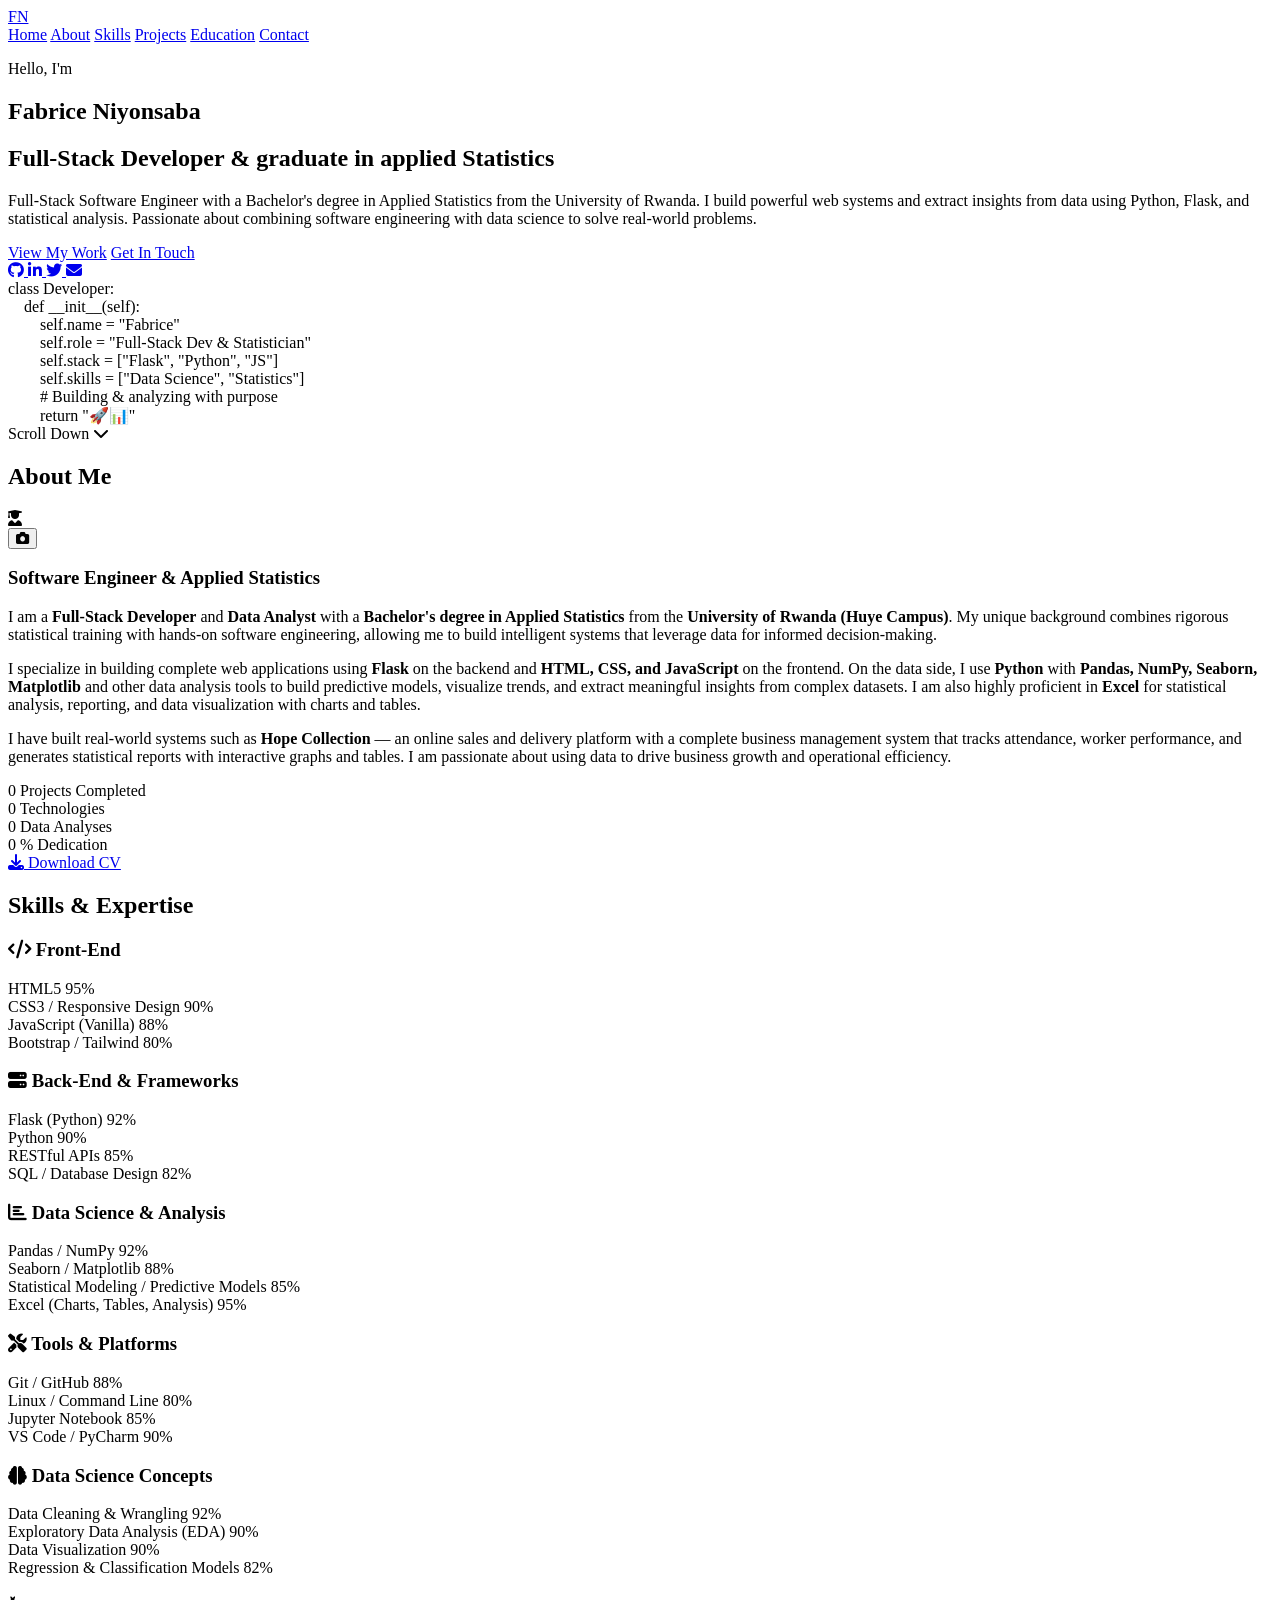
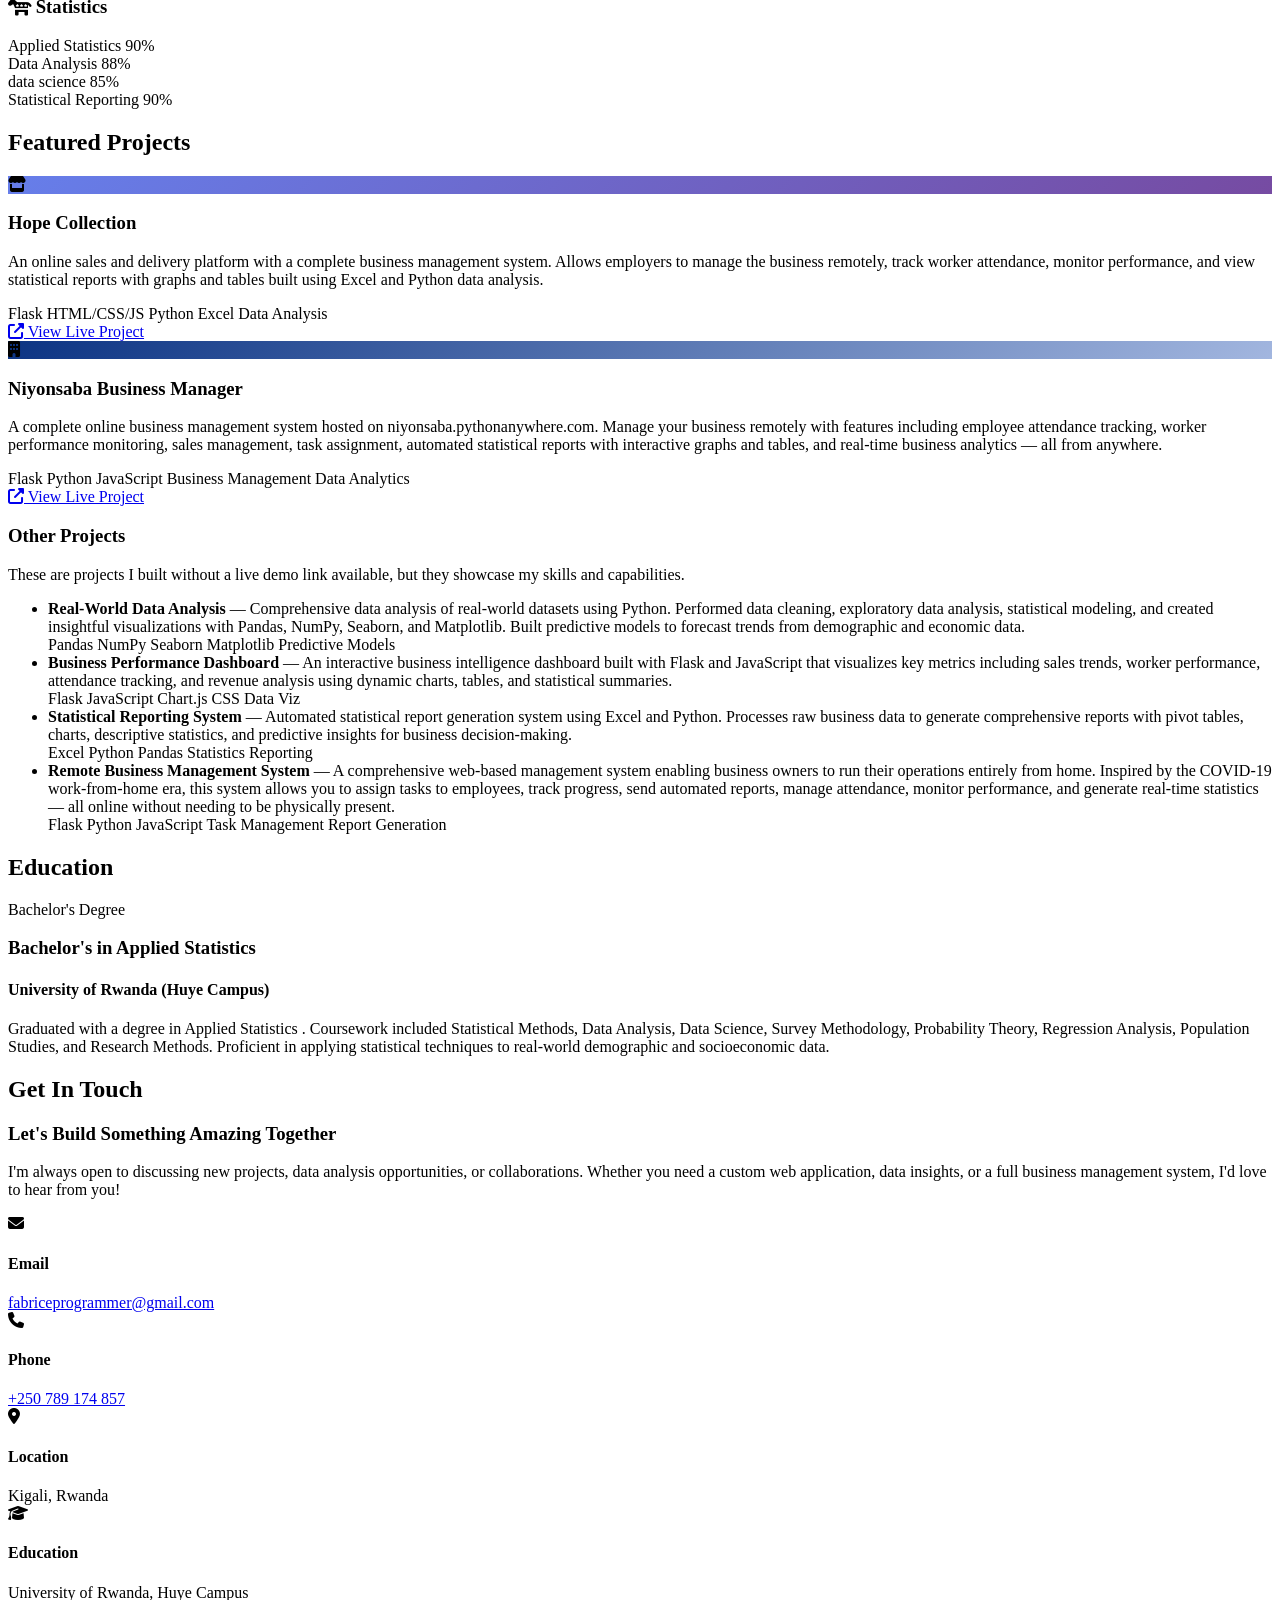
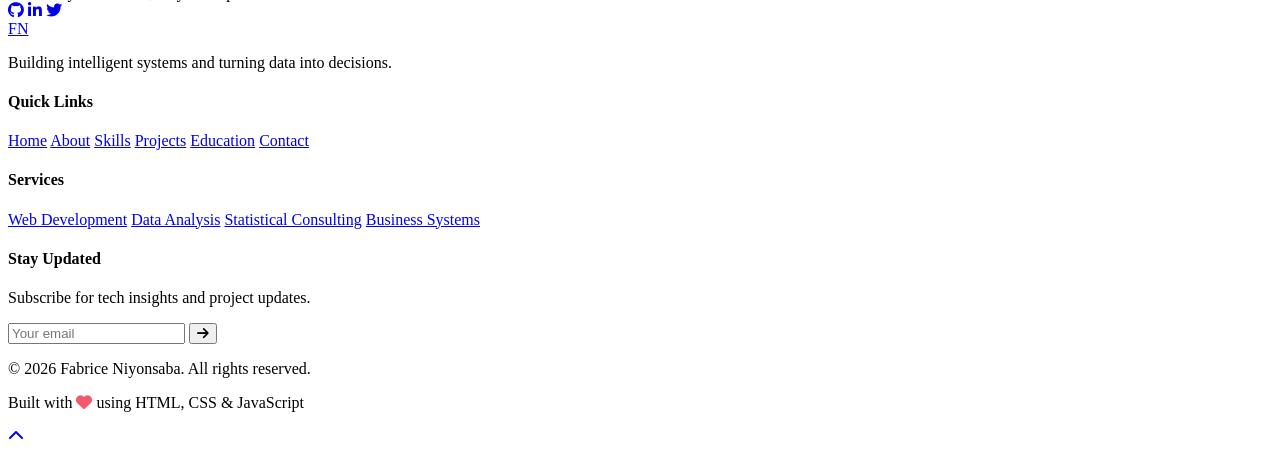
==== index.html @ 18b0e1c8 "hhh" ====
<!DOCTYPE html>
<html lang="en">
<head>
    <meta charset="UTF-8">
    <meta name="viewport" content="width=device-width, initial-scale=1.0">
    <title>Fabrice Niyonsaba | Full-Stack Developer & graduate in applied statistics</title>
    <link rel="stylesheet" href="static/css/styles.css">
    <link rel="preconnect" href="https://fonts.googleapis.com">
    <link href="https://fonts.googleapis.com/css2?family=Inter:wght@300;400;500;600;700;800;900&display=swap" rel="stylesheet">
    <link rel="stylesheet" href="https://cdnjs.cloudflare.com/ajax/libs/font-awesome/6.5.1/css/all.min.css">
</head>
<body>
    <!-- Navigation -->
    <nav class="navbar">
        <div class="nav-container">
            <a href="#" class="nav-logo">FN</a>
            <div class="nav-menu" id="navMenu">
                <a href="#home" class="nav-link active">Home</a>
                <a href="#about" class="nav-link">About</a>
                <a href="#skills" class="nav-link">Skills</a>
                <a href="#projects" class="nav-link">Projects</a>
                <a href="#education" class="nav-link">Education</a>
                <a href="#contact" class="nav-link">Contact</a>
            </div>
            <div class="nav-toggle" id="navToggle">
                <span class="bar"></span>
                <span class="bar"></span>
                <span class="bar"></span>
            </div>
        </div>
    </nav>

    <!-- Hero Section -->
    <section id="home" class="hero">
        <div class="hero-bg"></div>
        <div class="hero-content">
            <div class="hero-text">
                <p class="hero-greeting">Hello, I'm</p>
                <h1 class="hero-name">Fabrice Niyonsaba</h1>
                <h2 class="hero-title">Full-Stack Developer & graduate in applied Statistics</h2>
                <p class="hero-description">
                    Full-Stack Software Engineer with a Bachelor's degree in Applied Statistics  
                 from the University of Rwanda. I build powerful web systems and extract insights from data 
                    using Python, Flask, and statistical analysis. Passionate about combining software engineering 
                    with data science to solve real-world problems.
                </p>
                <div class="hero-actions">
                    <a href="#projects" class="btn btn-primary">View My Work</a>
                    <a href="#contact" class="btn btn-secondary">Get In Touch</a>
                </div>
                <div class="hero-socials">
                    <a href="https://github.com/fabrice-programmer" target="_blank" class="social-link" aria-label="GitHub">
                        <i class="fab fa-github"></i>
                    </a>
                    <a href="#" class="social-link" aria-label="LinkedIn">
                        <i class="fab fa-linkedin-in"></i>
                    </a>
                    <a href="#" class="social-link" aria-label="Twitter">
                        <i class="fab fa-twitter"></i>
                    </a>
                    <a href="mailto:fabriceprogrammer@gmail.com" class="social-link" aria-label="Email">
                        <i class="fas fa-envelope"></i>
                    </a>
                </div>
            </div>
            <div class="hero-visual">
                <div class="hero-code-card">
                    <div class="code-header">
                        <span class="dot dot-red"></span>
                        <span class="dot dot-yellow"></span>
                        <span class="dot dot-green"></span>
                    </div>
                    <div class="code-body">
                        <span class="code-keyword">class</span> <span class="code-variable">Developer</span>:<br>
                        &nbsp;&nbsp;&nbsp;&nbsp;<span class="code-keyword">def</span> <span class="code-function">__init__</span>(<span class="code-variable">self</span>):<br>
                        &nbsp;&nbsp;&nbsp;&nbsp;&nbsp;&nbsp;&nbsp;&nbsp;self.name = <span class="code-string">"Fabrice"</span><br>
                        &nbsp;&nbsp;&nbsp;&nbsp;&nbsp;&nbsp;&nbsp;&nbsp;self.role = <span class="code-string">"Full-Stack Dev & Statistician"</span><br>
                        &nbsp;&nbsp;&nbsp;&nbsp;&nbsp;&nbsp;&nbsp;&nbsp;self.stack = [<span class="code-string">"Flask"</span>, <span class="code-string">"Python"</span>, <span class="code-string">"JS"</span>]<br>
                        &nbsp;&nbsp;&nbsp;&nbsp;&nbsp;&nbsp;&nbsp;&nbsp;self.skills = [<span class="code-string">"Data Science"</span>, <span class="code-string">"Statistics"</span>]<br>
                        &nbsp;&nbsp;&nbsp;&nbsp;&nbsp;&nbsp;&nbsp;&nbsp;<span class="code-comment"># Building & analyzing with purpose</span><br>
                        &nbsp;&nbsp;&nbsp;&nbsp;&nbsp;&nbsp;&nbsp;&nbsp;<span class="code-keyword">return</span> <span class="code-string">"🚀📊"</span>
                    </div>
                </div>
            </div>
        </div>
        <div class="scroll-indicator">
            <span>Scroll Down</span>
            <i class="fas fa-chevron-down"></i>
        </div>
    </section>

    <!-- About Section -->
    <section id="about" class="section">
        <div class="container">
            <h2 class="section-title">About Me</h2>
            <div class="divider"></div>
            <div class="about-content">
                <div class="about-image">
                    <div class="about-image-frame" id="profileFrame">
                        <img id="profileImage" class="about-profile-img" src="" alt="Profile Photo" style="display:none;">
                        <div class="about-image-placeholder" id="profilePlaceholder">
                            <i class="fas fa-user-graduate"></i>
                        </div>
                        <button class="edit-photo-btn" id="editPhotoBtn" title="Change Profile Photo">
                            <i class="fas fa-camera"></i>
                        </button>
                        <input type="file" id="photoInput" accept="image/*" style="display:none;">
                    </div>
                </div>
                <div class="about-text">
                    <h3>Software Engineer & Applied Statistics</h3>
                    <p>
                        I am a <strong>Full-Stack Developer</strong> and <strong>Data Analyst</strong> with a 
                        <strong>Bachelor's degree in Applied Statistics</strong> from the 
                        <strong>University of Rwanda (Huye Campus)</strong>. My unique background combines 
                        rigorous statistical training with hands-on software engineering, allowing me to build 
                        intelligent systems that leverage data for informed decision-making.
                    </p>
                    <p>
                        I specialize in building complete web applications using <strong>Flask</strong> on the backend 
                        and <strong>HTML, CSS, and JavaScript</strong> on the frontend. On the data side, I use 
                        <strong>Python</strong> with <strong>Pandas, NumPy, Seaborn, Matplotlib</strong> and other 
                        data analysis tools to build predictive models, visualize trends, and extract meaningful 
                        insights from complex datasets. I am also highly proficient in <strong>Excel</strong> for 
                        statistical analysis, reporting, and data visualization with charts and tables.
                    </p>
                    <p>
                        I have built real-world systems such as <strong>Hope Collection</strong> — an online sales 
                        and delivery platform with a complete business management system that tracks attendance, 
                        worker performance, and generates statistical reports with interactive graphs and tables. 
                        I am passionate about using data to drive business growth and operational efficiency.
                    </p>
                    <div class="about-stats">
                        <div class="stat">
                            <span class="stat-number" data-target="5">0</span>
                            <span class="stat-label">Projects Completed</span>
                        </div>
                        <div class="stat">
                            <span class="stat-number" data-target="8">0</span>
                            <span class="stat-label">Technologies</span>
                        </div>
                        <div class="stat">
                            <span class="stat-number" data-target="10">0</span>
                            <span class="stat-label">Data Analyses</span>
                        </div>
                        <div class="stat">
                            <span class="stat-number" data-target="100">0</span>
                            <span class="stat-label">% Dedication</span>
                        </div>
                    </div>
                    <a href="#" class="btn btn-primary"><i class="fas fa-download"></i> Download CV</a>
                </div>
            </div>
        </div>
    </section>

    <!-- Skills Section -->
    <section id="skills" class="section section-alt">
        <div class="container">
            <h2 class="section-title">Skills & Expertise</h2>
            <div class="divider"></div>
            <div class="skills-content">
                <div class="skill-category">
                    <h3><i class="fas fa-code"></i> Front-End</h3>
                    <div class="skill-items">
                        <div class="skill-item">
                            <div class="skill-info">
                                <span>HTML5</span>
                                <span>95%</span>
                            </div>
                            <div class="skill-bar">
                                <div class="skill-fill" data-width="95"></div>
                            </div>
                        </div>
                        <div class="skill-item">
                            <div class="skill-info">
                                <span>CSS3 / Responsive Design</span>
                                <span>90%</span>
                            </div>
                            <div class="skill-bar">
                                <div class="skill-fill" data-width="90"></div>
                            </div>
                        </div>
                        <div class="skill-item">
                            <div class="skill-info">
                                <span>JavaScript (Vanilla)</span>
                                <span>88%</span>
                            </div>
                            <div class="skill-bar">
                                <div class="skill-fill" data-width="88"></div>
                            </div>
                        </div>
                        <div class="skill-item">
                            <div class="skill-info">
                                <span>Bootstrap / Tailwind</span>
                                <span>80%</span>
                            </div>
                            <div class="skill-bar">
                                <div class="skill-fill" data-width="80"></div>
                            </div>
                        </div>
                    </div>
                </div>
                <div class="skill-category">
                    <h3><i class="fas fa-server"></i> Back-End & Frameworks</h3>
                    <div class="skill-items">
                        <div class="skill-item">
                            <div class="skill-info">
                                <span>Flask (Python)</span>
                                <span>92%</span>
                            </div>
                            <div class="skill-bar">
                                <div class="skill-fill" data-width="92"></div>
                            </div>
                        </div>
                        <div class="skill-item">
                            <div class="skill-info">
                                <span>Python</span>
                                <span>90%</span>
                            </div>
                            <div class="skill-bar">
                                <div class="skill-fill" data-width="90"></div>
                            </div>
                        </div>
                        <div class="skill-item">
                            <div class="skill-info">
                                <span>RESTful APIs</span>
                                <span>85%</span>
                            </div>
                            <div class="skill-bar">
                                <div class="skill-fill" data-width="85"></div>
                            </div>
                        </div>
                        <div class="skill-item">
                            <div class="skill-info">
                                <span>SQL / Database Design</span>
                                <span>82%</span>
                            </div>
                            <div class="skill-bar">
                                <div class="skill-fill" data-width="82"></div>
                            </div>
                        </div>
                    </div>
                </div>
                <div class="skill-category">
                    <h3><i class="fas fa-chart-bar"></i> Data Science & Analysis</h3>
                    <div class="skill-items">
                        <div class="skill-item">
                            <div class="skill-info">
                                <span>Pandas / NumPy</span>
                                <span>92%</span>
                            </div>
                            <div class="skill-bar">
                                <div class="skill-fill" data-width="92"></div>
                            </div>
                        </div>
                        <div class="skill-item">
                            <div class="skill-info">
                                <span>Seaborn / Matplotlib</span>
                                <span>88%</span>
                            </div>
                            <div class="skill-bar">
                                <div class="skill-fill" data-width="88"></div>
                            </div>
                        </div>
                        <div class="skill-item">
                            <div class="skill-info">
                                <span>Statistical Modeling / Predictive Models</span>
                                <span>85%</span>
                            </div>
                            <div class="skill-bar">
                                <div class="skill-fill" data-width="85"></div>
                            </div>
                        </div>
                        <div class="skill-item">
                            <div class="skill-info">
                                <span>Excel (Charts, Tables, Analysis)</span>
                                <span>95%</span>
                            </div>
                            <div class="skill-bar">
                                <div class="skill-fill" data-width="95"></div>
                            </div>
                        </div>
                    </div>
                </div>
                <div class="skill-category">
                    <h3><i class="fas fa-tools"></i> Tools & Platforms</h3>
                    <div class="skill-items">
                        <div class="skill-item">
                            <div class="skill-info">
                                <span>Git / GitHub</span>
                                <span>88%</span>
                            </div>
                            <div class="skill-bar">
                                <div class="skill-fill" data-width="88"></div>
                            </div>
                        </div>
                        <div class="skill-item">
                            <div class="skill-info">
                                <span>Linux / Command Line</span>
                                <span>80%</span>
                            </div>
                            <div class="skill-bar">
                                <div class="skill-fill" data-width="80"></div>
                            </div>
                        </div>
                        <div class="skill-item">
                            <div class="skill-info">
                                <span>Jupyter Notebook</span>
                                <span>85%</span>
                            </div>
                            <div class="skill-bar">
                                <div class="skill-fill" data-width="85"></div>
                            </div>
                        </div>
                        <div class="skill-item">
                            <div class="skill-info">
                                <span>VS Code / PyCharm</span>
                                <span>90%</span>
                            </div>
                            <div class="skill-bar">
                                <div class="skill-fill" data-width="90"></div>
                            </div>
                        </div>
                    </div>
                </div>
                <div class="skill-category">
                    <h3><i class="fas fa-brain"></i> Data Science Concepts</h3>
                    <div class="skill-items">
                        <div class="skill-item">
                            <div class="skill-info">
                                <span>Data Cleaning & Wrangling</span>
                                <span>92%</span>
                            </div>
                            <div class="skill-bar">
                                <div class="skill-fill" data-width="92"></div>
                            </div>
                        </div>
                        <div class="skill-item">
                            <div class="skill-info">
                                <span>Exploratory Data Analysis (EDA)</span>
                                <span>90%</span>
                            </div>
                            <div class="skill-bar">
                                <div class="skill-fill" data-width="90"></div>
                            </div>
                        </div>
                        <div class="skill-item">
                            <div class="skill-info">
                                <span>Data Visualization</span>
                                <span>90%</span>
                            </div>
                            <div class="skill-bar">
                                <div class="skill-fill" data-width="90"></div>
                            </div>
                        </div>
                        <div class="skill-item">
                            <div class="skill-info">
                                <span>Regression & Classification Models</span>
                                <span>82%</span>
                            </div>
                            <div class="skill-bar">
                                <div class="skill-fill" data-width="82"></div>
                            </div>
                        </div>
                    </div>
                </div>
                <div class="skill-category">
                    <h3><i class="fas fa-democrat"></i> Statistics</h3>
                    <div class="skill-items">
                        <div class="skill-item">
                            <div class="skill-info">
                                <span>Applied Statistics</span>
                                <span>90%</span>
                            </div>
                            <div class="skill-bar">
                                <div class="skill-fill" data-width="90"></div>
                            </div>
                        </div>
                        <div class="skill-item">
                            <div class="skill-info">
                                <span>Data Analysis</span>
                                <span>88%</span>
                            </div>
                            <div class="skill-bar">
                                <div class="skill-fill" data-width="88"></div>
                            </div>
                        </div>
                        <div class="skill-item">
                            <div class="skill-info">
                                <span>data science</span>
                                <span>85%</span>
                            </div>
                            <div class="skill-bar">
                                <div class="skill-fill" data-width="85"></div>
                            </div>
                        </div>
                        <div class="skill-item">
                            <div class="skill-info">
                                <span>Statistical Reporting</span>
                                <span>90%</span>
                            </div>
                            <div class="skill-bar">
                                <div class="skill-fill" data-width="90"></div>
                            </div>
                        </div>
                    </div>
                </div>
            </div>
        </div>
    </section>

    <!-- Projects Section -->
    <section id="projects" class="section">
        <div class="container">
            <h2 class="section-title">Featured Projects</h2>
            <div class="divider"></div>
            <div class="projects-grid">
                <div class="project-card featured">
                    <div class="project-image">
                        <div class="project-placeholder" style="background: linear-gradient(135deg, #667eea 0%, #764ba2 100%);">
                            <i class="fas fa-store"></i>
                        </div>
                    </div>
                    <div class="project-info">
                        <h3>Hope Collection</h3>
                        <p>An online sales and delivery platform with a complete business management system. Allows employers to manage the business remotely, track worker attendance, monitor performance, and view statistical reports with graphs and tables built using Excel and Python data analysis.</p>
                        <div class="project-tags">
                            <span>Flask</span>
                            <span>HTML/CSS/JS</span>
                            <span>Python</span>
                            <span>Excel</span>
                            <span>Data Analysis</span>
                        </div>
                        <div class="project-links">
                            <a href="http://fabrice12345.pythonanywhere.com" target="_blank" class="btn btn-primary"><i class="fas fa-external-link-alt"></i> View Live Project</a>
                        </div>
                    </div>
                </div>
                <div class="project-card featured">
                    <div class="project-image">
                        <div class="project-placeholder" style="background: linear-gradient(135deg, #0c3483 0%, #a2b6df 100%);">
                            <i class="fas fa-building"></i>
                        </div>
                    </div>
                    <div class="project-info">
                        <h3>Niyonsaba Business Manager</h3>
                        <p>A complete online business management system hosted on niyonsaba.pythonanywhere.com. Manage your business remotely with features including employee attendance tracking, worker performance monitoring, sales management, task assignment, automated statistical reports with interactive graphs and tables, and real-time business analytics — all from anywhere.</p>
                        <div class="project-tags">
                            <span>Flask</span>
                            <span>Python</span>
                            <span>JavaScript</span>
                            <span>Business Management</span>
                            <span>Data Analytics</span>
                        </div>
                        <div class="project-links">
                            <a href="http://niyonsaba.pythonanywhere.com" target="_blank" class="btn btn-primary"><i class="fas fa-external-link-alt"></i> View Live Project</a>
                        </div>
                    </div>
                </div>
            </div>

            <h3 class="subsection-title">Other Projects</h3>
            <div class="divider small"></div>
            <p class="subsection-description">These are projects I built without a live demo link available, but they showcase my skills and capabilities.</p>
            <ul class="other-projects-list">
                <li>
                    <strong>Real-World Data Analysis</strong> — Comprehensive data analysis of real-world datasets using Python. Performed data cleaning, exploratory data analysis, statistical modeling, and created insightful visualizations with Pandas, NumPy, Seaborn, and Matplotlib. Built predictive models to forecast trends from demographic and economic data.
                    <div class="project-tags">
                        <span>Pandas</span>
                        <span>NumPy</span>
                        <span>Seaborn</span>
                        <span>Matplotlib</span>
                        <span>Predictive Models</span>
                    </div>
                </li>
                <li>
                    <strong>Business Performance Dashboard</strong> — An interactive business intelligence dashboard built with Flask and JavaScript that visualizes key metrics including sales trends, worker performance, attendance tracking, and revenue analysis using dynamic charts, tables, and statistical summaries.
                    <div class="project-tags">
                        <span>Flask</span>
                        <span>JavaScript</span>
                        <span>Chart.js</span>
                        <span>CSS</span>
                        <span>Data Viz</span>
                    </div>
                </li>
                <li>
                    <strong>Statistical Reporting System</strong> — Automated statistical report generation system using Excel and Python. Processes raw business data to generate comprehensive reports with pivot tables, charts, descriptive statistics, and predictive insights for business decision-making.
                    <div class="project-tags">
                        <span>Excel</span>
                        <span>Python</span>
                        <span>Pandas</span>
                        <span>Statistics</span>
                        <span>Reporting</span>
                    </div>
                </li>
                <li>
                    <strong>Remote Business Management System</strong> — A comprehensive web-based management system enabling business owners to run their operations entirely from home. Inspired by the COVID-19 work-from-home era, this system allows you to assign tasks to employees, track progress, send automated reports, manage attendance, monitor performance, and generate real-time statistics — all online without needing to be physically present.
                    <div class="project-tags">
                        <span>Flask</span>
                        <span>Python</span>
                        <span>JavaScript</span>
                        <span>Task Management</span>
                        <span>Report Generation</span>
                    </div>
                </li>
            </ul>
        </div>
    </section>

    <!-- Education Section (cleaned) -->
    <section id="education" class="section section-alt">
        <div class="container">
            <h2 class="section-title">Education</h2>
            <div class="divider"></div>
            <div class="timeline">
                <div class="timeline-item">
                    <div class="timeline-marker"></div>
                    <div class="timeline-content">
                        <span class="timeline-date">Bachelor's Degree</span>
                        <h3>Bachelor's in Applied Statistics</h3>
                        <h4>University of Rwanda (Huye Campus)</h4>
                        <p>Graduated with a degree in Applied Statistics . Coursework included Statistical Methods, Data Analysis, Data Science, Survey Methodology, Probability Theory, Regression Analysis, Population Studies, and Research Methods. Proficient in applying statistical techniques to real-world demographic and socioeconomic data.</p>
                    </div>
                </div>
            </div>
        </div>
    </section>

    <!-- Contact Section -->
    <section id="contact" class="section section-alt">
        <div class="container">
            <h2 class="section-title">Get In Touch</h2>
            <div class="divider"></div>
            <div class="contact-content">
                <div class="contact-info">
                    <h3>Let's Build Something Amazing Together</h3>
                    <p>I'm always open to discussing new projects, data analysis opportunities, or collaborations. Whether you need a custom web application, data insights, or a full business management system, I'd love to hear from you!</p>
                    <div class="contact-details">
                        <div class="contact-item">
                            <i class="fas fa-envelope"></i>
                            <div>
                                <h4>Email</h4>
                                <a href="mailto:fabriceprogrammer@gmail.com">fabriceprogrammer@gmail.com</a>
                            </div>
                        </div>
                        <div class="contact-item">
                            <i class="fas fa-phone"></i>
                            <div>
                                <h4>Phone</h4>
                                <a href="tel:+250789174857">+250 789 174 857</a>
                            </div>
                        </div>
                        <div class="contact-item">
                            <i class="fas fa-map-marker-alt"></i>
                            <div>
                                <h4>Location</h4>
                                <span>Kigali, Rwanda</span>
                            </div>
                        </div>
                        <div class="contact-item">
                            <i class="fas fa-graduation-cap"></i>
                            <div>
                                <h4>Education</h4>
                                <span>University of Rwanda, Huye Campus</span>
                            </div>
                        </div>
                    </div>
                    <div class="contact-socials">
                        <a href="https://github.com/fabrice-programmer" class="social-link" aria-label="GitHub"><i class="fab fa-github"></i></a>
                        <a href="#" class="social-link" aria-label="LinkedIn"><i class="fab fa-linkedin-in"></i></a>
                        <a href="#" class="social-link" aria-label="Twitter"><i class="fab fa-twitter"></i></a>
                    </div>
                </div>
            </div>
        </div>
    </section>

    <!-- Footer -->
    <footer class="footer">
        <div class="container">
            <div class="footer-content">
                <div class="footer-brand">
                    <a href="#" class="nav-logo">FN</a>
                    <p>Building intelligent systems and turning data into decisions.</p>
                </div>
                <div class="footer-links">
                    <h4>Quick Links</h4>
                    <a href="#home">Home</a>
                    <a href="#about">About</a>
                    <a href="#skills">Skills</a>
                    <a href="#projects">Projects</a>
                    <a href="#education">Education</a>
                    <a href="#contact">Contact</a>
                </div>
                <div class="footer-links">
                    <h4>Services</h4>
                    <a href="#">Web Development</a>
                    <a href="#">Data Analysis</a>
                    <a href="#">Statistical Consulting</a>
                    <a href="#">Business Systems</a>
                </div>
                <div class="footer-newsletter">
                    <h4>Stay Updated</h4>
                    <p>Subscribe for tech insights and project updates.</p>
                    <form class="newsletter-form">
                        <input type="email" placeholder="Your email" required>
                        <button type="submit"><i class="fas fa-arrow-right"></i></button>
                    </form>
                </div>
            </div>
            <div class="footer-bottom">
                <p>&copy; 2026 Fabrice Niyonsaba. All rights reserved.</p>
                <p>Built with <i class="fas fa-heart" style="color: #f5576c;"></i> using HTML, CSS & JavaScript</p>
            </div>
        </div>
    </footer>

    <!-- Back to Top -->
    <a href="#home" class="back-to-top" id="backToTop">
        <i class="fas fa-chevron-up"></i>
    </a>

    <script src="static/js/script.js"></script>
</body>
</html>
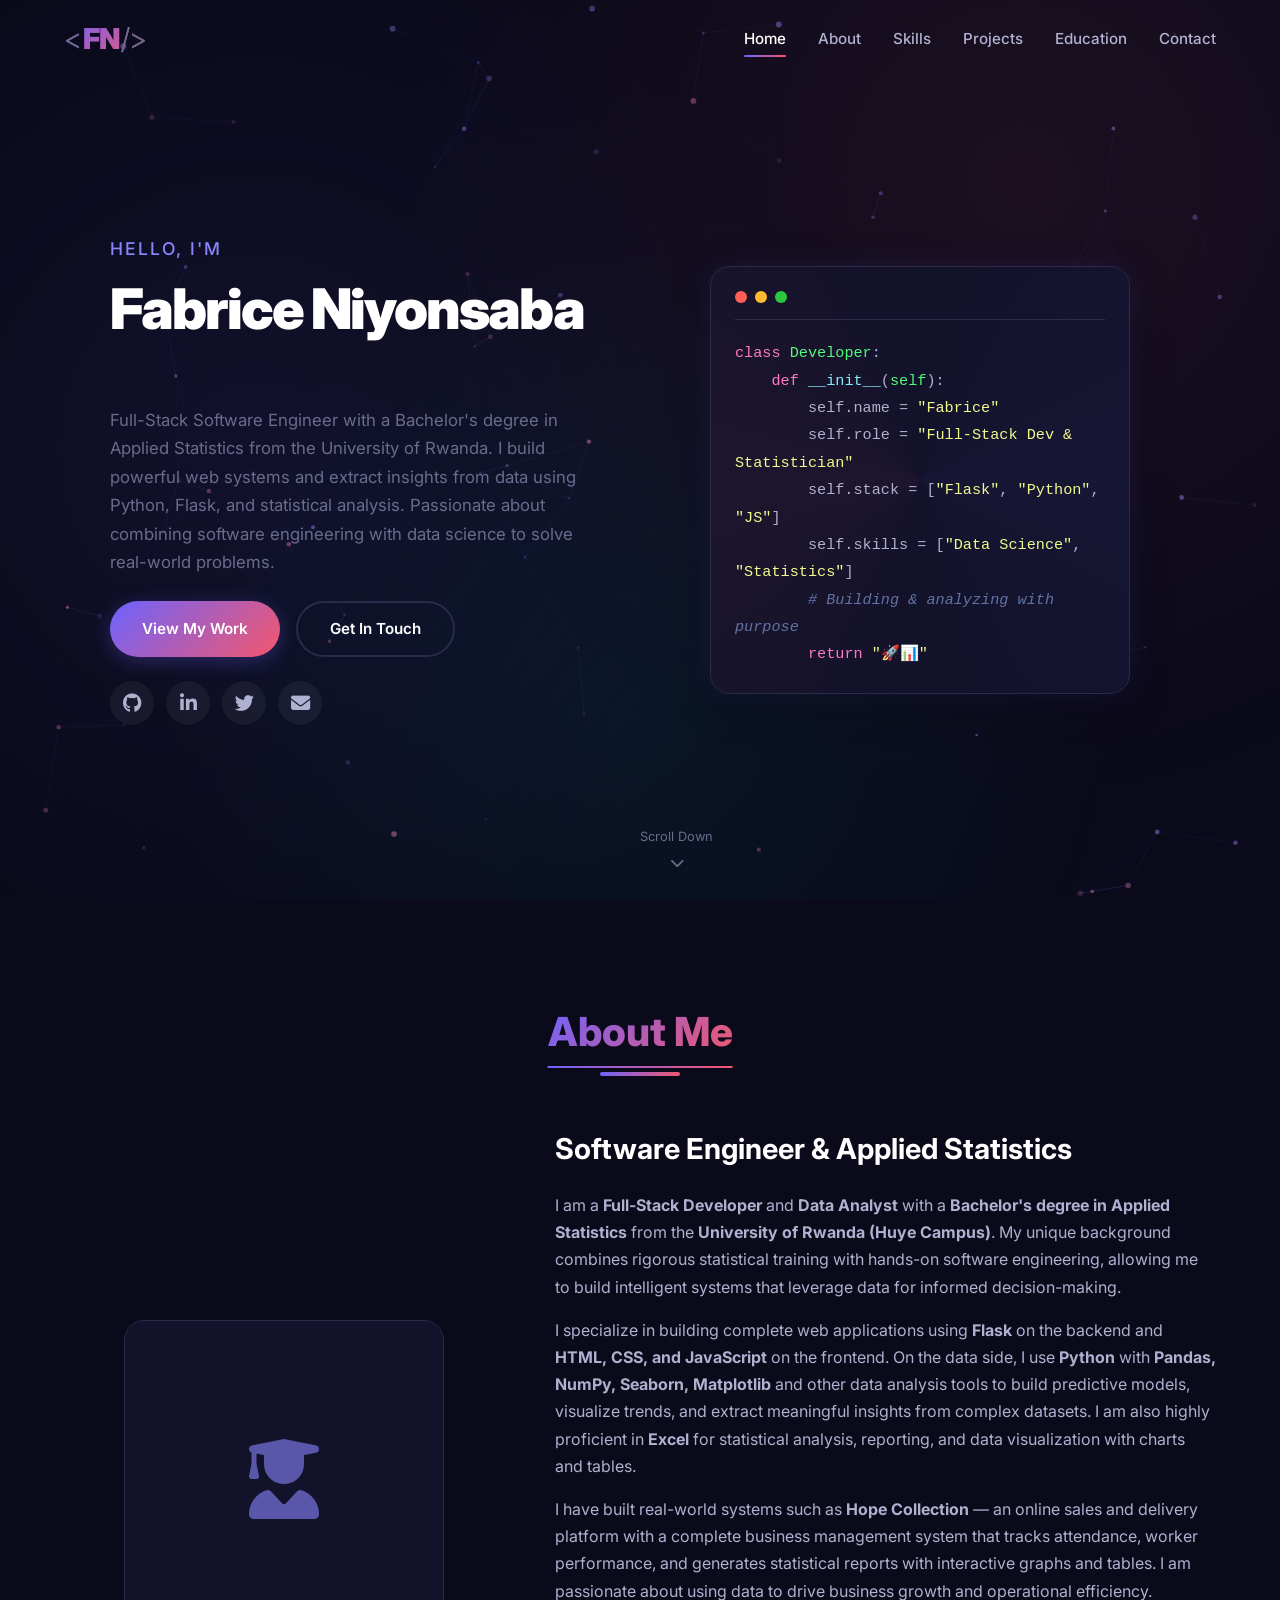
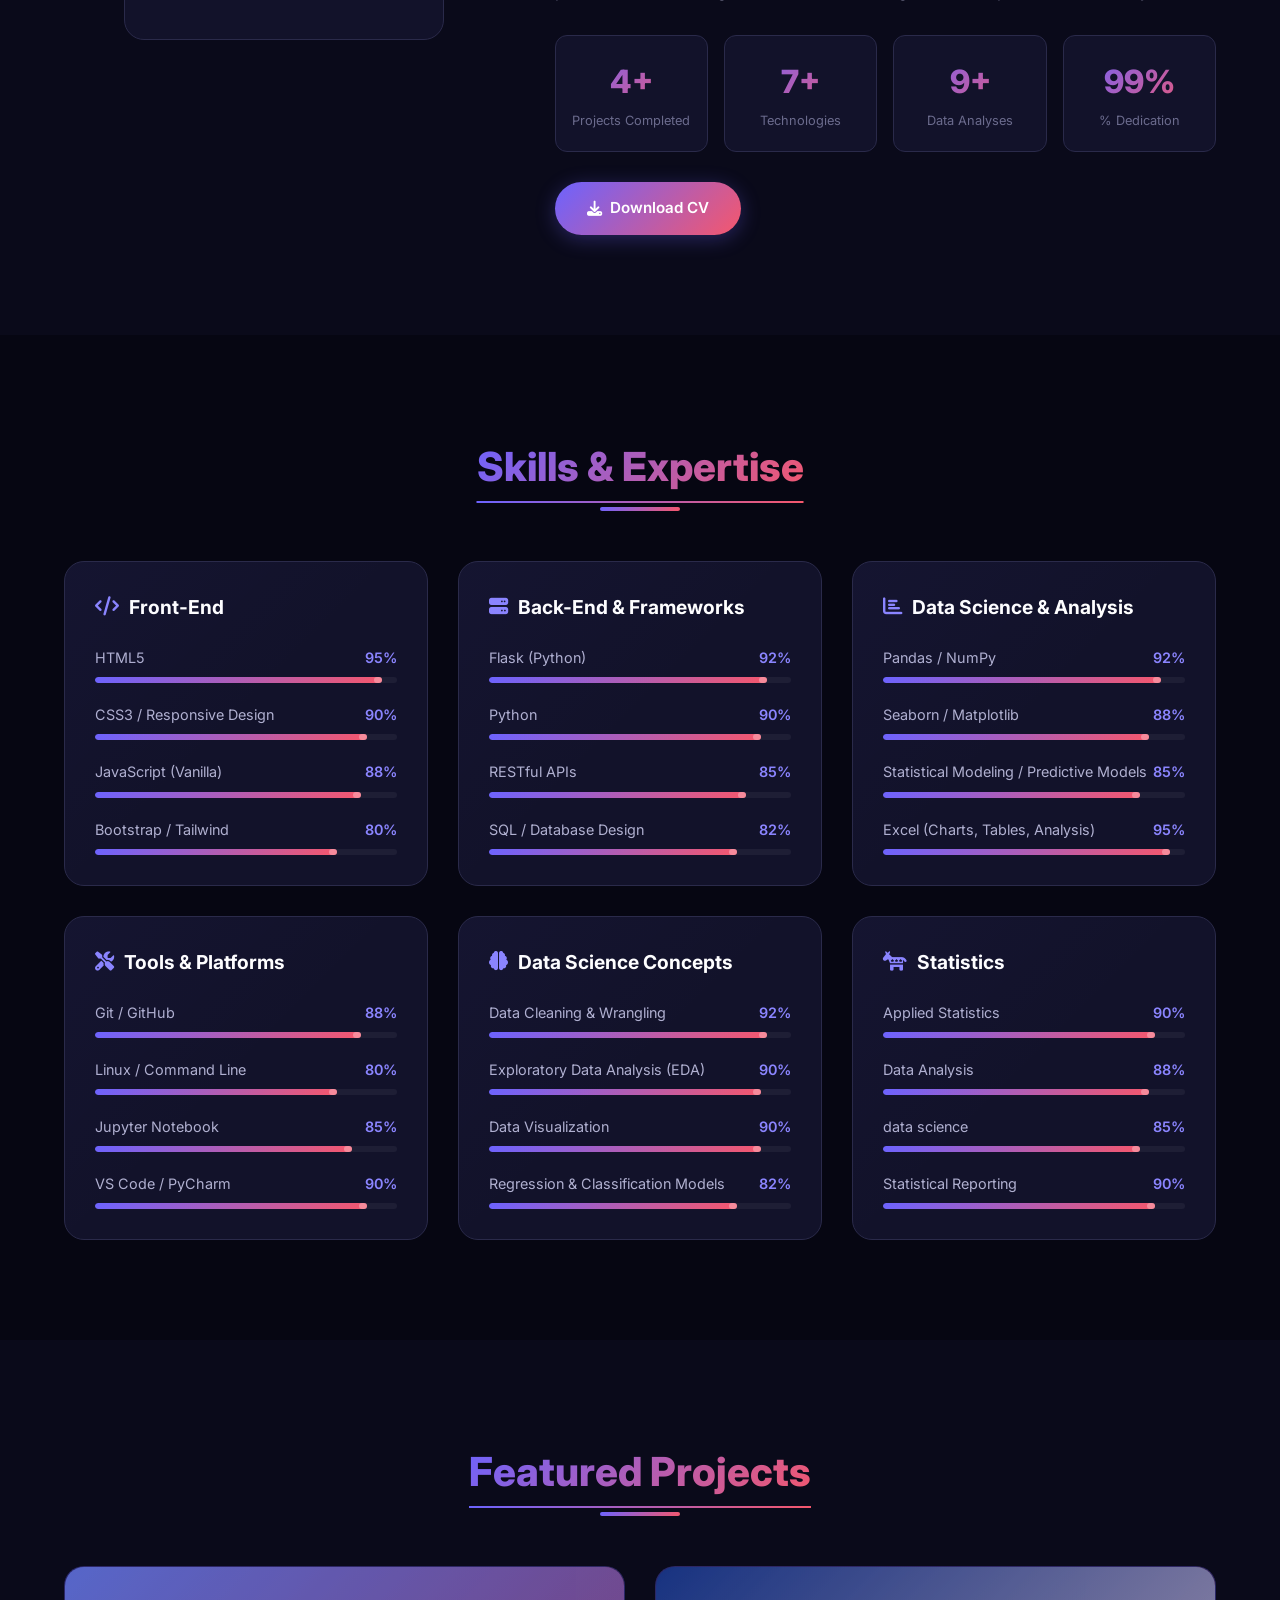
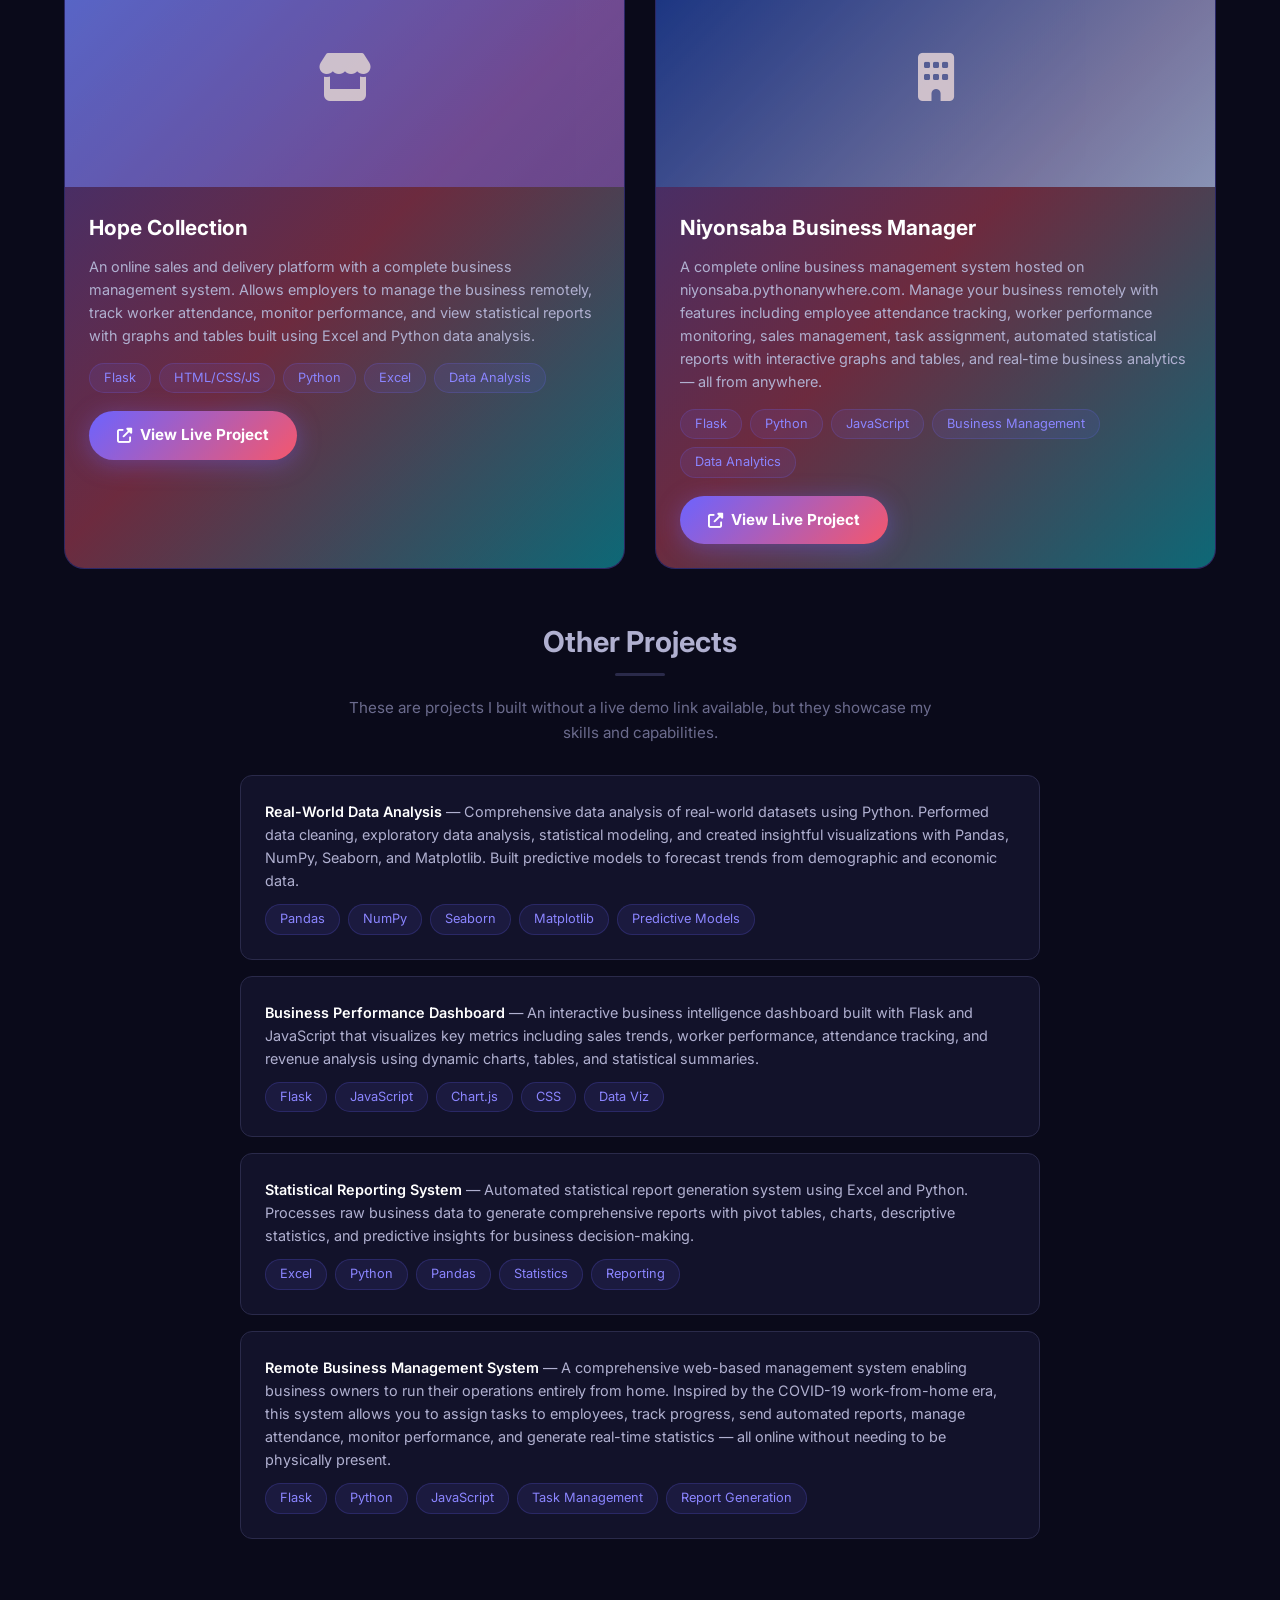
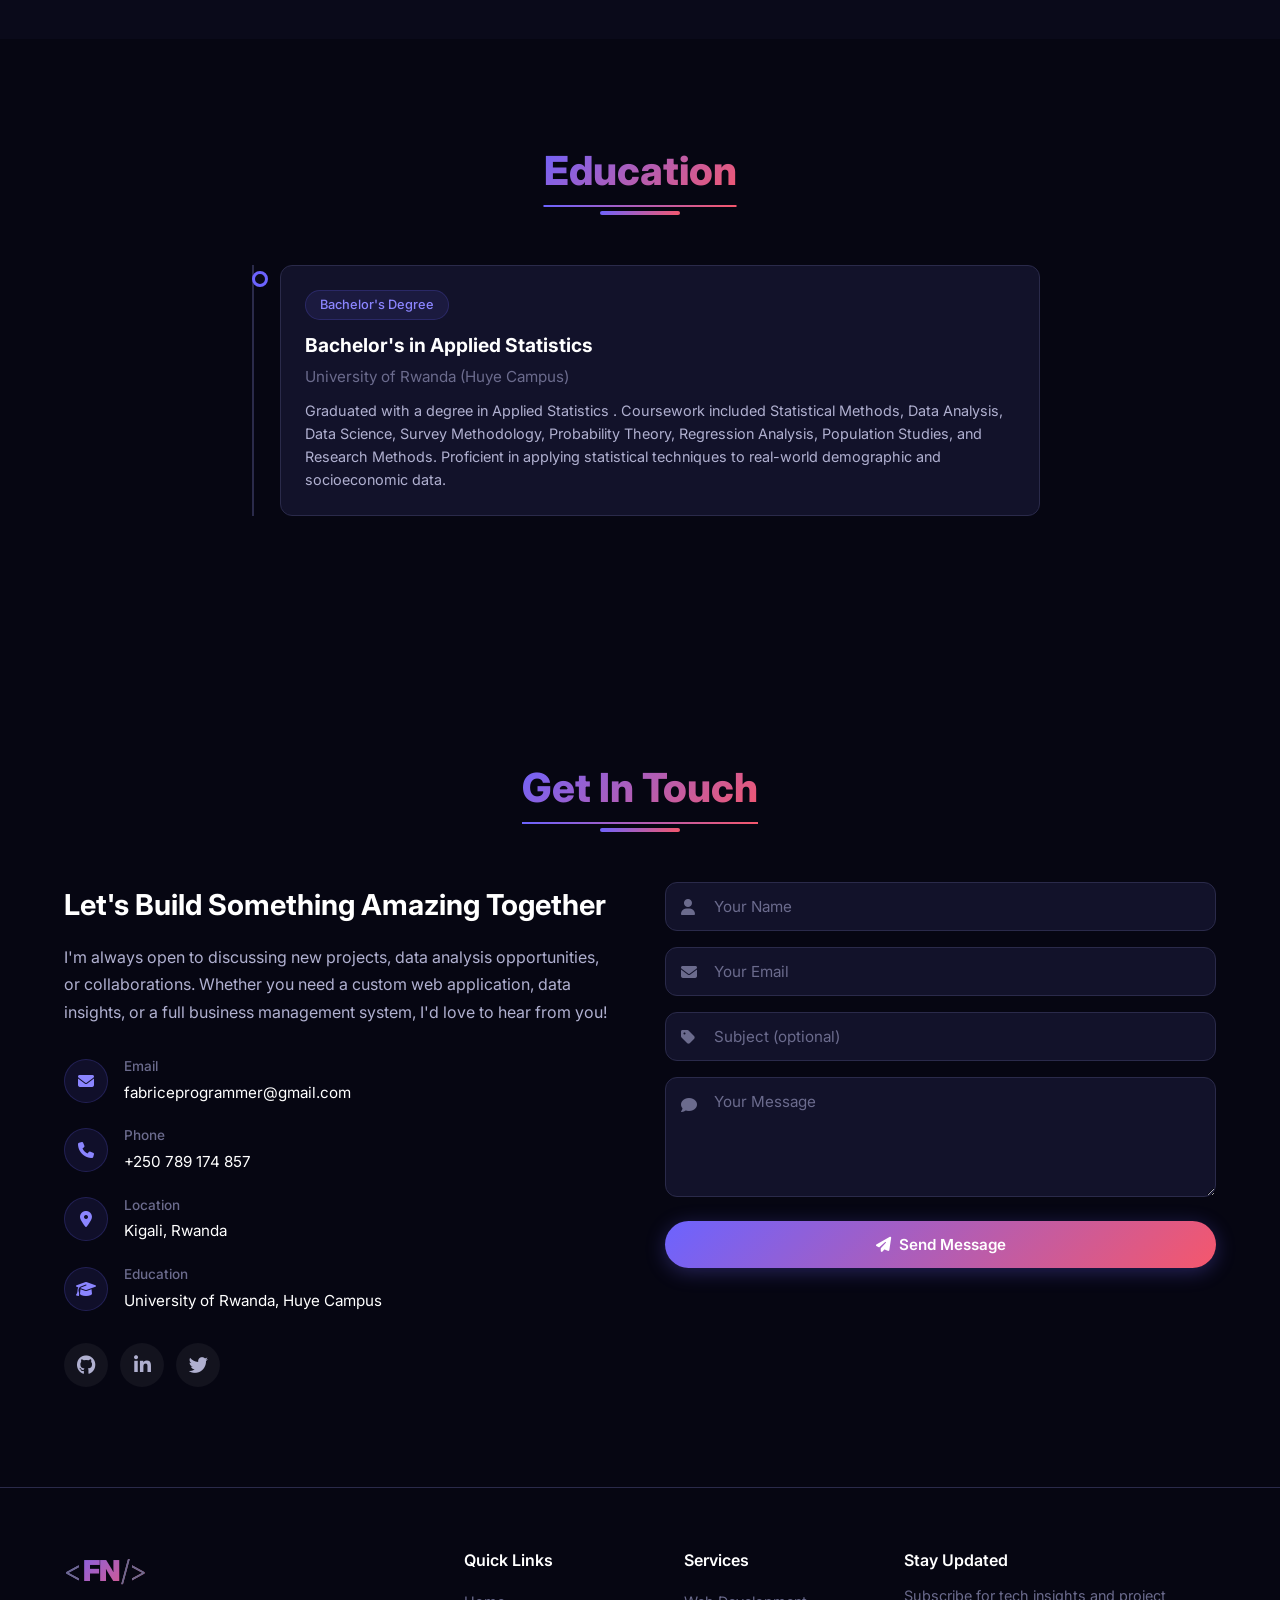
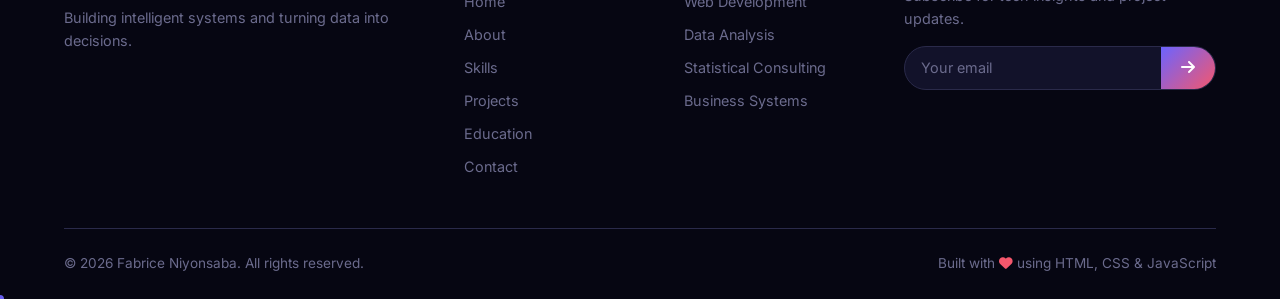
==== commit d55cd8dc: "ss" ====
--- a/index.html
+++ b/index.html
@@ -4,7 +4,7 @@
     <meta charset="UTF-8">
     <meta name="viewport" content="width=device-width, initial-scale=1.0">
     <title>Fabrice Niyonsaba | Full-Stack Developer & graduate in applied statistics</title>
-    <link rel="stylesheet" href="static/css/styles.css">
+    <link rel="stylesheet" href="portifolio-main/static/css/styles.css">
     <link rel="preconnect" href="https://fonts.googleapis.com">
     <link href="https://fonts.googleapis.com/css2?family=Inter:wght@300;400;500;600;700;800;900&display=swap" rel="stylesheet">
     <link rel="stylesheet" href="https://cdnjs.cloudflare.com/ajax/libs/font-awesome/6.5.1/css/all.min.css">
@@ -508,7 +508,7 @@
         </div>
     </section>
 
-    <!-- Education Section (cleaned) -->
+    <!-- Education Section -->
     <section id="education" class="section section-alt">
         <div class="container">
             <h2 class="section-title">Education</h2>
@@ -572,6 +572,29 @@
                         <a href="#" class="social-link" aria-label="Twitter"><i class="fab fa-twitter"></i></a>
                     </div>
                 </div>
+                <div class="contact-form-wrapper">
+                    <form class="contact-form" id="contactForm">
+                        <div class="form-group">
+                            <i class="fas fa-user input-icon"></i>
+                            <input type="text" id="name" placeholder="Your Name" required>
+                        </div>
+                        <div class="form-group">
+                            <i class="fas fa-envelope input-icon"></i>
+                            <input type="email" id="email" placeholder="Your Email" required>
+                        </div>
+                        <div class="form-group">
+                            <i class="fas fa-tag input-icon"></i>
+                            <input type="text" id="subject" placeholder="Subject (optional)">
+                        </div>
+                        <div class="form-group">
+                            <i class="fas fa-comment input-icon" style="top: 20px; transform: none;"></i>
+                            <textarea id="message" placeholder="Your Message" required></textarea>
+                        </div>
+                        <button type="submit" class="btn btn-primary btn-block">
+                            <i class="fas fa-paper-plane"></i> Send Message
+                        </button>
+                    </form>
+                </div>
             </div>
         </div>
     </section>
@@ -621,6 +644,6 @@
         <i class="fas fa-chevron-up"></i>
     </a>
 
-    <script src="static/js/script.js"></script>
+    <script src="portifolio-main/static/js/script.js"></script>
 </body>
 </html>
--- a/portifolio-main/static/css/styles.css
+++ b/portifolio-main/static/css/styles.css
@@ -0,0 +1,1987 @@
+/* ============================
+   CSS Variables & Reset
+   ============================ */
+:root {
+    --primary: #6c63ff;
+    --primary-dark: #5a52d5;
+    --primary-light: #8b85ff;
+    --secondary: #f5576c;
+    --accent: #00f2fe;
+    --bg-dark: #0a0a1a;
+    --bg-darker: #060612;
+    --bg-card: #12122a;
+    --bg-card-hover: #1a1a3e;
+    --text-primary: #ffffff;
+    --text-secondary: #b0b0d0;
+    --text-muted: #6b6b8d;
+    --border-color: #2a2a4a;
+    --gradient-1: linear-gradient(135deg, #667eea 0%, #764ba2 100%);
+    --gradient-2: linear-gradient(135deg, #f093fb 0%, #f5576c 100%);
+    --gradient-3: linear-gradient(135deg, #4facfe 0%, #00f2fe 100%);
+    --gradient-primary: linear-gradient(135deg, #6c63ff 0%, #f5576c 100%);
+    --shadow-card: 0 10px 40px rgba(0, 0, 0, 0.3);
+    --shadow-glow: 0 0 30px rgba(108, 99, 255, 0.15);
+    --radius: 12px;
+    --radius-lg: 20px;
+    --transition: all 0.3s cubic-bezier(0.4, 0, 0.2, 1);
+    --transition-slow: all 0.5s cubic-bezier(0.4, 0, 0.2, 1);
+}
+
+* {
+    margin: 0;
+    padding: 0;
+    box-sizing: border-box;
+}
+
+html {
+    scroll-behavior: smooth;
+}
+
+body {
+    font-family: 'Inter', -apple-system, BlinkMacSystemFont, sans-serif;
+    background-color: var(--bg-dark);
+    color: var(--text-primary);
+    line-height: 1.6;
+    overflow-x: hidden;
+    -webkit-font-smoothing: antialiased;
+    cursor: default;
+}
+
+::selection {
+    background: var(--primary);
+    color: white;
+}
+
+/* ============================
+   Custom Cursor
+   ============================ */
+.cursor-dot {
+    width: 8px;
+    height: 8px;
+    background: var(--primary);
+    border-radius: 50%;
+    position: fixed;
+    pointer-events: none;
+    z-index: 99999;
+    transform: translate(-50%, -50%);
+    transition: width 0.2s, height 0.2s, background 0.2s;
+    mix-blend-mode: difference;
+}
+
+.cursor-dot.hovering {
+    width: 20px;
+    height: 20px;
+    background: var(--secondary);
+}
+
+/* ============================
+   Scrollbar
+   ============================ */
+::-webkit-scrollbar {
+    width: 8px;
+}
+
+::-webkit-scrollbar-track {
+    background: var(--bg-darker);
+}
+
+::-webkit-scrollbar-thumb {
+    background: var(--border-color);
+    border-radius: 4px;
+}
+
+::-webkit-scrollbar-thumb:hover {
+    background: var(--primary);
+}
+
+/* ============================
+   Scroll Progress Indicator
+   ============================ */
+.scroll-progress {
+    position: fixed;
+    top: 0;
+    left: 0;
+    width: 0%;
+    height: 3px;
+    background: var(--gradient-primary);
+    z-index: 1001;
+    transition: width 0.1s linear;
+}
+
+/* ============================
+   Container & Section
+   ============================ */
+.container {
+    max-width: 1200px;
+    margin: 0 auto;
+    padding: 0 24px;
+}
+
+.section {
+    padding: 100px 0;
+    position: relative;
+}
+
+.section-alt {
+    background: var(--bg-darker);
+}
+
+.section-title {
+    font-size: 2.5rem;
+    font-weight: 800;
+    text-align: center;
+    margin-bottom: 8px;
+    background: var(--gradient-primary);
+    -webkit-background-clip: text;
+    -webkit-text-fill-color: transparent;
+    background-clip: text;
+    position: relative;
+    display: inline-block;
+    left: 50%;
+    transform: translateX(-50%);
+}
+
+.section-title::after {
+    content: '';
+    position: absolute;
+    bottom: -4px;
+    left: 0;
+    width: 100%;
+    height: 2px;
+    background: var(--gradient-primary);
+    transform: scaleX(0);
+    transform-origin: center;
+    transition: transform 0.6s ease;
+}
+
+.section-title.reveal-underline::after {
+    transform: scaleX(1);
+}
+
+.divider {
+    width: 80px;
+    height: 4px;
+    background: var(--gradient-primary);
+    border-radius: 2px;
+    margin: 0 auto 50px;
+    position: relative;
+    overflow: hidden;
+}
+
+.divider::after {
+    content: '';
+    position: absolute;
+    top: 0;
+    left: -100%;
+    width: 100%;
+    height: 100%;
+    background: linear-gradient(90deg, transparent, rgba(255,255,255,0.3), transparent);
+    animation: shimmer 2s infinite;
+}
+
+@keyframes shimmer {
+    0% { left: -100%; }
+    100% { left: 100%; }
+}
+
+/* ============================
+   Navigation
+   ============================ */
+.navbar {
+    position: fixed;
+    top: 0;
+    left: 0;
+    width: 100%;
+    z-index: 1000;
+    padding: 16px 0;
+    transition: var(--transition);
+    background: transparent;
+}
+
+.navbar.scrolled {
+    background: rgba(10, 10, 26, 0.95);
+    backdrop-filter: blur(20px);
+    -webkit-backdrop-filter: blur(20px);
+    border-bottom: 1px solid rgba(42, 42, 74, 0.5);
+    padding: 10px 0;
+}
+
+.nav-container {
+    max-width: 1200px;
+    margin: 0 auto;
+    padding: 0 24px;
+    display: flex;
+    justify-content: space-between;
+    align-items: center;
+}
+
+.nav-logo {
+    font-size: 1.8rem;
+    font-weight: 900;
+    text-decoration: none;
+    background: var(--gradient-primary);
+    -webkit-background-clip: text;
+    -webkit-text-fill-color: transparent;
+    background-clip: text;
+    letter-spacing: -1px;
+    position: relative;
+}
+
+.nav-logo::before {
+    content: '<';
+    color: var(--text-muted);
+    -webkit-text-fill-color: var(--text-muted);
+    margin-right: 2px;
+    font-weight: 300;
+}
+
+.nav-logo::after {
+    content: '/>';
+    color: var(--text-muted);
+    -webkit-text-fill-color: var(--text-muted);
+    margin-left: 2px;
+    font-weight: 300;
+}
+
+.nav-menu {
+    display: flex;
+    gap: 32px;
+}
+
+.nav-link {
+    color: var(--text-secondary);
+    text-decoration: none;
+    font-size: 0.95rem;
+    font-weight: 500;
+    transition: var(--transition);
+    position: relative;
+    padding: 4px 0;
+}
+
+.nav-link::after {
+    content: '';
+    position: absolute;
+    bottom: -2px;
+    left: 0;
+    width: 0;
+    height: 2px;
+    background: var(--gradient-primary);
+    transition: var(--transition);
+    border-radius: 1px;
+}
+
+.nav-link:hover,
+.nav-link.active {
+    color: var(--text-primary);
+}
+
+.nav-link:hover::after,
+.nav-link.active::after {
+    width: 100%;
+}
+
+.nav-toggle {
+    display: none;
+    cursor: pointer;
+    flex-direction: column;
+    gap: 5px;
+    padding: 4px;
+}
+
+.nav-toggle .bar {
+    width: 24px;
+    height: 2px;
+    background: var(--text-primary);
+    border-radius: 2px;
+    transition: var(--transition);
+}
+
+/* ============================
+   Buttons
+   ============================ */
+.btn {
+    display: inline-flex;
+    align-items: center;
+    gap: 8px;
+    padding: 14px 32px;
+    border-radius: 50px;
+    font-size: 0.95rem;
+    font-weight: 600;
+    text-decoration: none;
+    transition: var(--transition);
+    cursor: pointer;
+    border: none;
+    font-family: inherit;
+    position: relative;
+    overflow: hidden;
+}
+
+.btn::before {
+    content: '';
+    position: absolute;
+    top: 0;
+    left: -100%;
+    width: 100%;
+    height: 100%;
+    background: linear-gradient(90deg, transparent, rgba(255,255,255,0.15), transparent);
+    transition: left 0.5s ease;
+}
+
+.btn:hover::before {
+    left: 100%;
+}
+
+.btn-primary {
+    background: var(--gradient-primary);
+    color: white;
+    box-shadow: 0 4px 20px rgba(108, 99, 255, 0.3);
+}
+
+.btn-primary:hover {
+    transform: translateY(-3px);
+    box-shadow: 0 8px 30px rgba(108, 99, 255, 0.4);
+}
+
+.btn-secondary {
+    background: transparent;
+    color: var(--text-primary);
+    border: 2px solid var(--border-color);
+}
+
+.btn-secondary:hover {
+    border-color: var(--primary);
+    background: rgba(108, 99, 255, 0.1);
+    transform: translateY(-3px);
+}
+
+.btn-small {
+    padding: 8px 20px;
+    font-size: 0.85rem;
+    border-radius: 50px;
+    background: transparent;
+    color: var(--text-primary);
+    border: 1px solid var(--border-color);
+    text-decoration: none;
+    display: inline-flex;
+    align-items: center;
+    gap: 6px;
+    transition: var(--transition);
+    font-family: inherit;
+    font-weight: 500;
+}
+
+.btn-small:hover {
+    border-color: var(--primary);
+    background: rgba(108, 99, 255, 0.1);
+}
+
+.btn-small.btn-primary {
+    background: var(--gradient-primary);
+    border: none;
+    color: white;
+}
+
+.btn-block {
+    width: 100%;
+    justify-content: center;
+}
+
+/* ============================
+   Social Links
+   ============================ */
+.social-link {
+    display: inline-flex;
+    align-items: center;
+    justify-content: center;
+    width: 44px;
+    height: 44px;
+    border-radius: 50%;
+    background: rgba(255, 255, 255, 0.05);
+    color: var(--text-secondary);
+    font-size: 1.2rem;
+    transition: var(--transition);
+    text-decoration: none;
+    position: relative;
+}
+
+.social-link::before {
+    content: '';
+    position: absolute;
+    inset: -2px;
+    border-radius: 50%;
+    background: var(--gradient-primary);
+    opacity: 0;
+    transition: opacity 0.3s ease;
+    z-index: -1;
+}
+
+.social-link:hover::before {
+    opacity: 1;
+}
+
+.social-link:hover {
+    background: transparent;
+    color: white;
+    transform: translateY(-3px);
+    box-shadow: 0 5px 15px rgba(108, 99, 255, 0.3);
+}
+
+/* ============================
+   Particle Background
+   ============================ */
+#particles-canvas {
+    position: fixed;
+    top: 0;
+    left: 0;
+    width: 100%;
+    height: 100%;
+    z-index: 0;
+    pointer-events: none;
+}
+
+/* ============================
+   Hero Section
+   ============================ */
+.hero {
+    min-height: 100vh;
+    display: flex;
+    align-items: center;
+    justify-content: center;
+    position: relative;
+    overflow: hidden;
+    padding: 120px 0 60px;
+}
+
+.hero-bg {
+    position: absolute;
+    inset: 0;
+    background: 
+        radial-gradient(circle at 20% 50%, rgba(108, 99, 255, 0.08) 0%, transparent 50%),
+        radial-gradient(circle at 80% 20%, rgba(245, 87, 108, 0.08) 0%, transparent 50%),
+        radial-gradient(circle at 50% 80%, rgba(0, 242, 254, 0.05) 0%, transparent 50%);
+    z-index: 0;
+    transition: transform 0.1s ease-out;
+}
+
+.hero-content {
+    display: grid;
+    grid-template-columns: 1fr 1fr;
+    gap: 60px;
+    align-items: center;
+    max-width: 1200px;
+    margin: 0 auto;
+    padding: 0 24px;
+    position: relative;
+    z-index: 1;
+}
+
+.hero-text {
+    display: flex;
+    flex-direction: column;
+    gap: 16px;
+}
+
+.hero-greeting {
+    font-size: 1.1rem;
+    color: var(--primary-light);
+    font-weight: 500;
+    letter-spacing: 2px;
+    text-transform: uppercase;
+    opacity: 0;
+    animation: fadeInUp 0.6s ease forwards;
+}
+
+.hero-name {
+    font-size: 3.5rem;
+    font-weight: 900;
+    line-height: 1.1;
+    letter-spacing: -2px;
+    opacity: 0;
+    animation: fadeInUp 0.6s ease 0.2s forwards;
+}
+
+.hero-name .gradient-text {
+    background: var(--gradient-primary);
+    -webkit-background-clip: text;
+    -webkit-text-fill-color: transparent;
+    background-clip: text;
+    background-size: 200% 200%;
+    animation: gradientShift 4s ease infinite;
+}
+
+@keyframes gradientShift {
+    0%, 100% { background-position: 0% 50%; }
+    50% { background-position: 100% 50%; }
+}
+
+.hero-title {
+    font-size: 1.3rem;
+    color: var(--text-secondary);
+    font-weight: 400;
+    opacity: 0;
+    animation: fadeInUp 0.6s ease 0.4s forwards;
+}
+
+.hero-description {
+    font-size: 1.05rem;
+    color: var(--text-muted);
+    line-height: 1.7;
+    max-width: 500px;
+    opacity: 0;
+    animation: fadeInUp 0.6s ease 0.6s forwards;
+}
+
+.hero-actions {
+    display: flex;
+    gap: 16px;
+    margin-top: 8px;
+    opacity: 0;
+    animation: fadeInUp 0.6s ease 0.8s forwards;
+}
+
+.hero-socials {
+    display: flex;
+    gap: 12px;
+    margin-top: 8px;
+    opacity: 0;
+    animation: fadeInUp 0.6s ease 1s forwards;
+}
+
+.hero-visual {
+    display: flex;
+    justify-content: center;
+    align-items: center;
+    opacity: 0;
+    animation: fadeInRight 0.8s ease 0.3s forwards;
+}
+
+.hero-code-card {
+    background: var(--bg-card);
+    border: 1px solid var(--border-color);
+    border-radius: var(--radius-lg);
+    padding: 24px;
+    width: 100%;
+    max-width: 420px;
+    box-shadow: var(--shadow-card), var(--shadow-glow);
+    animation: float 6s ease-in-out infinite;
+    position: relative;
+    overflow: hidden;
+}
+
+.hero-code-card::before {
+    content: '';
+    position: absolute;
+    top: -50%;
+    left: -50%;
+    width: 200%;
+    height: 200%;
+    background: conic-gradient(from 0deg, transparent, rgba(108, 99, 255, 0.05), transparent, rgba(245, 87, 108, 0.05), transparent);
+    animation: rotateGlow 8s linear infinite;
+}
+
+@keyframes rotateGlow {
+    0% { transform: rotate(0deg); }
+    100% { transform: rotate(360deg); }
+}
+
+.hero-code-card .code-body {
+    position: relative;
+    z-index: 1;
+}
+
+@keyframes float {
+    0%, 100% { transform: translateY(0); }
+    50% { transform: translateY(-12px); }
+}
+
+.code-header {
+    display: flex;
+    gap: 8px;
+    margin-bottom: 20px;
+    padding-bottom: 16px;
+    border-bottom: 1px solid var(--border-color);
+}
+
+.code-header .dot {
+    width: 12px;
+    height: 12px;
+    border-radius: 50%;
+}
+
+.dot-red { background: #ff5f56; }
+.dot-yellow { background: #ffbd2e; }
+.dot-green { background: #27c93f; }
+
+.code-body {
+    font-family: 'Fira Code', 'Courier New', monospace;
+    font-size: 0.95rem;
+    line-height: 1.8;
+    color: var(--text-secondary);
+}
+
+.code-keyword { color: #ff79c6; }
+.code-variable { color: #50fa7b; }
+.code-brace { color: #f8f8f2; }
+.code-string { color: #f1fa8c; }
+.code-function { color: #8be9fd; }
+.code-comment { color: #6272a4; font-style: italic; }
+
+.scroll-indicator {
+    position: absolute;
+    bottom: 30px;
+    left: 50%;
+    transform: translateX(-50%);
+    display: flex;
+    flex-direction: column;
+    align-items: center;
+    gap: 8px;
+    color: var(--text-muted);
+    font-size: 0.8rem;
+    animation: bounce 2s infinite;
+    opacity: 0;
+    animation: fadeInUp 0.6s ease 1.2s forwards, bounce 2s infinite 1.8s;
+}
+
+@keyframes bounce {
+    0%, 20%, 50%, 80%, 100% { transform: translateX(-50%) translateY(0); }
+    40% { transform: translateX(-50%) translateY(-8px); }
+    60% { transform: translateX(-50%) translateY(-4px); }
+}
+
+.scroll-indicator i {
+    font-size: 0.9rem;
+}
+
+/* ============================
+   About Section
+   ============================ */
+.about-content {
+    display: grid;
+    grid-template-columns: 1fr 1.5fr;
+    gap: 50px;
+    align-items: center;
+}
+
+.about-image {
+    display: flex;
+    justify-content: center;
+}
+
+.about-image-frame {
+    position: relative;
+    width: 320px;
+    height: 320px;
+    border-radius: var(--radius-lg);
+    overflow: hidden;
+    background: var(--bg-card);
+    border: 1px solid var(--border-color);
+    display: flex;
+    align-items: center;
+    justify-content: center;
+}
+
+.about-image-frame::before {
+    content: '';
+    position: absolute;
+    inset: -2px;
+    border-radius: var(--radius-lg);
+    background: var(--gradient-primary);
+    z-index: -1;
+    opacity: 0.5;
+    animation: borderPulse 3s ease-in-out infinite;
+}
+
+@keyframes borderPulse {
+    0%, 100% { opacity: 0.5; }
+    50% { opacity: 1; }
+}
+
+.about-image-placeholder {
+    font-size: 5rem;
+    color: var(--primary-light);
+    opacity: 0.6;
+}
+
+.about-profile-img {
+    width: 100%;
+    height: 100%;
+    object-fit: cover;
+    border-radius: var(--radius-lg);
+    position: absolute;
+    inset: 0;
+}
+
+.edit-photo-btn {
+    position: absolute;
+    bottom: 12px;
+    right: 12px;
+    width: 42px;
+    height: 42px;
+    border-radius: 50%;
+    background: var(--gradient-primary);
+    border: 2px solid var(--bg-dark);
+    color: white;
+    font-size: 1rem;
+    cursor: pointer;
+    display: flex;
+    align-items: center;
+    justify-content: center;
+    transition: var(--transition);
+    box-shadow: 0 4px 15px rgba(108, 99, 255, 0.4);
+    z-index: 10;
+    opacity: 0;
+}
+
+.about-image-frame:hover .edit-photo-btn {
+    opacity: 1;
+}
+
+.edit-photo-btn:hover {
+    transform: scale(1.1);
+    box-shadow: 0 6px 20px rgba(108, 99, 255, 0.6);
+}
+
+.about-text h3 {
+    font-size: 1.8rem;
+    margin-bottom: 20px;
+    font-weight: 700;
+}
+
+.about-text p {
+    color: var(--text-secondary);
+    margin-bottom: 16px;
+    font-size: 1rem;
+    line-height: 1.7;
+}
+
+.about-stats {
+    display: grid;
+    grid-template-columns: repeat(4, 1fr);
+    gap: 16px;
+    margin: 30px 0;
+}
+
+.stat {
+    text-align: center;
+    padding: 20px 12px;
+    background: var(--bg-card);
+    border-radius: var(--radius);
+    border: 1px solid var(--border-color);
+    transition: var(--transition);
+    position: relative;
+    overflow: hidden;
+}
+
+.stat::before {
+    content: '';
+    position: absolute;
+    top: 0;
+    left: 0;
+    width: 100%;
+    height: 3px;
+    background: var(--gradient-primary);
+    transform: scaleX(0);
+    transform-origin: left;
+    transition: transform 0.3s ease;
+}
+
+.stat:hover::before {
+    transform: scaleX(1);
+}
+
+.stat:hover {
+    border-color: var(--primary);
+    transform: translateY(-4px);
+    box-shadow: var(--shadow-glow);
+}
+
+.stat-number {
+    display: block;
+    font-size: 2rem;
+    font-weight: 800;
+    background: var(--gradient-primary);
+    -webkit-background-clip: text;
+    -webkit-text-fill-color: transparent;
+    background-clip: text;
+}
+
+.stat-label {
+    font-size: 0.8rem;
+    color: var(--text-muted);
+    margin-top: 4px;
+    display: block;
+}
+
+/* ============================
+   Skills Section
+   ============================ */
+.skills-content {
+    display: grid;
+    grid-template-columns: repeat(3, 1fr);
+    gap: 30px;
+}
+
+.skill-category {
+    background: var(--bg-card);
+    border: 1px solid var(--border-color);
+    border-radius: var(--radius-lg);
+    padding: 30px;
+    transition: var(--transition);
+    position: relative;
+    overflow: hidden;
+}
+
+.skill-category::after {
+    content: '';
+    position: absolute;
+    top: 0;
+    left: 0;
+    width: 100%;
+    height: 100%;
+    background: linear-gradient(135deg, rgba(108, 99, 255, 0.03) 0%, transparent 50%);
+    pointer-events: none;
+}
+
+.skill-category:hover {
+    border-color: var(--primary);
+    transform: translateY(-4px);
+    box-shadow: var(--shadow-glow);
+}
+
+.skill-category h3 {
+    font-size: 1.2rem;
+    margin-bottom: 24px;
+    display: flex;
+    align-items: center;
+    gap: 10px;
+}
+
+.skill-category h3 i {
+    color: var(--primary-light);
+}
+
+.skill-items {
+    display: flex;
+    flex-direction: column;
+    gap: 20px;
+}
+
+.skill-item {
+    display: flex;
+    flex-direction: column;
+    gap: 8px;
+}
+
+.skill-info {
+    display: flex;
+    justify-content: space-between;
+    font-size: 0.9rem;
+    color: var(--text-secondary);
+}
+
+.skill-info span:last-child {
+    color: var(--primary-light);
+    font-weight: 600;
+}
+
+.skill-bar {
+    height: 6px;
+    background: rgba(255, 255, 255, 0.05);
+    border-radius: 3px;
+    overflow: hidden;
+    position: relative;
+}
+
+.skill-fill {
+    height: 100%;
+    background: var(--gradient-primary);
+    border-radius: 3px;
+    width: 0;
+    transition: width 1.5s cubic-bezier(0.4, 0, 0.2, 1);
+    position: relative;
+}
+
+.skill-fill::after {
+    content: '';
+    position: absolute;
+    top: 0;
+    right: 0;
+    width: 8px;
+    height: 100%;
+    background: rgba(255, 255, 255, 0.3);
+    border-radius: 3px;
+    animation: skillPulse 2s ease-in-out infinite;
+}
+
+@keyframes skillPulse {
+    0%, 100% { opacity: 0.3; }
+    50% { opacity: 1; }
+}
+
+/* ============================
+   Projects Section
+   ============================ */
+.projects-grid {
+    display: grid;
+    grid-template-columns: repeat(2, 1fr);
+    gap: 30px;
+    margin-bottom: 50px;
+}
+
+.project-card {
+    background: var(--bg-card);
+    border: 1px solid var(--border-color);
+    border-radius: var(--radius-lg);
+    overflow: hidden;
+    transition: var(--transition);
+    perspective: 1000px;
+}
+
+.project-card:hover {
+    transform: translateY(-8px);
+    border-color: var(--primary);
+    box-shadow: var(--shadow-card), var(--shadow-glow);
+}
+
+.project-card.featured {
+    background: linear-gradient(135deg, rgba(108, 99, 255, 0.05) 0%, rgba(245, 87, 108, 0.05) 100%);
+    border-color: rgba(108, 99, 255, 0.3);
+    position: relative;
+}
+
+.project-card.featured::before {
+    content: '';
+    position: absolute;
+    inset: -1px;
+    border-radius: var(--radius-lg);
+    background: linear-gradient(135deg, #6c63ff, #f5576c, #00f2fe);
+    z-index: -1;
+    opacity: 0.4;
+    transition: var(--transition);
+}
+
+.project-card.featured:hover::before {
+    opacity: 0.8;
+}
+
+.project-card.featured .project-links .btn-primary {
+    padding: 12px 28px;
+    font-size: 0.95rem;
+    font-weight: 700;
+    box-shadow: 0 4px 25px rgba(108, 99, 255, 0.4);
+}
+
+.project-card.featured:hover {
+    transform: translateY(-10px);
+    box-shadow: 0 15px 50px rgba(108, 99, 255, 0.2), var(--shadow-glow);
+}
+
+.subsection-title {
+    font-size: 1.8rem;
+    font-weight: 700;
+    text-align: center;
+    margin-bottom: 8px;
+    color: var(--text-secondary);
+}
+
+.divider.small {
+    width: 50px;
+    height: 3px;
+    background: var(--border-color);
+    border-radius: 2px;
+    margin: 0 auto 20px;
+}
+
+.subsection-description {
+    text-align: center;
+    color: var(--text-muted);
+    font-size: 0.95rem;
+    margin-bottom: 30px;
+    max-width: 600px;
+    margin-left: auto;
+    margin-right: auto;
+}
+
+.other-projects-list {
+    list-style: none;
+    padding: 0;
+    max-width: 800px;
+    margin: 0 auto;
+    display: flex;
+    flex-direction: column;
+    gap: 16px;
+}
+
+.other-projects-list li {
+    background: var(--bg-card);
+    border: 1px solid var(--border-color);
+    border-radius: var(--radius);
+    padding: 24px;
+    transition: var(--transition);
+    color: var(--text-secondary);
+    font-size: 0.9rem;
+    line-height: 1.6;
+}
+
+.other-projects-list li:hover {
+    border-color: rgba(108, 99, 255, 0.2);
+    transform: translateX(6px);
+}
+
+.other-projects-list li strong {
+    color: var(--text-primary);
+    font-weight: 600;
+}
+
+.other-projects-list li .project-tags {
+    margin-top: 12px;
+    margin-bottom: 0;
+}
+
+.project-image {
+    height: 220px;
+    overflow: hidden;
+}
+
+.project-placeholder {
+    width: 100%;
+    height: 100%;
+    display: flex;
+    align-items: center;
+    justify-content: center;
+    font-size: 3rem;
+    color: white;
+    opacity: 0.7;
+    transition: var(--transition-slow);
+}
+
+.project-card:hover .project-placeholder {
+    transform: scale(1.1);
+    opacity: 1;
+}
+
+.project-info {
+    padding: 24px;
+}
+
+.project-info h3 {
+    font-size: 1.3rem;
+    margin-bottom: 10px;
+    font-weight: 700;
+}
+
+.project-info p {
+    color: var(--text-secondary);
+    font-size: 0.9rem;
+    line-height: 1.6;
+    margin-bottom: 16px;
+}
+
+.project-tags {
+    display: flex;
+    flex-wrap: wrap;
+    gap: 8px;
+    margin-bottom: 18px;
+}
+
+.project-tags span {
+    padding: 4px 14px;
+    background: rgba(108, 99, 255, 0.1);
+    border: 1px solid rgba(108, 99, 255, 0.2);
+    border-radius: 20px;
+    font-size: 0.8rem;
+    color: var(--primary-light);
+    transition: var(--transition);
+}
+
+.project-tags span:hover {
+    background: rgba(108, 99, 255, 0.2);
+    transform: translateY(-2px);
+}
+
+.project-links {
+    display: flex;
+    gap: 10px;
+}
+
+/* ============================
+   Timeline (Education)
+   ============================ */
+.timeline {
+    position: relative;
+    max-width: 800px;
+    margin: 0 auto;
+    padding-left: 40px;
+}
+
+.timeline::before {
+    content: '';
+    position: absolute;
+    left: 12px;
+    top: 0;
+    bottom: 0;
+    width: 2px;
+    background: var(--border-color);
+}
+
+.timeline-item {
+    position: relative;
+    margin-bottom: 40px;
+}
+
+.timeline-marker {
+    position: absolute;
+    left: -28px;
+    top: 6px;
+    width: 16px;
+    height: 16px;
+    border-radius: 50%;
+    background: var(--bg-dark);
+    border: 3px solid var(--primary);
+    z-index: 1;
+    transition: var(--transition);
+}
+
+.timeline-item:hover .timeline-marker {
+    background: var(--primary);
+    box-shadow: 0 0 20px rgba(108, 99, 255, 0.4);
+}
+
+.timeline-content {
+    background: var(--bg-card);
+    border: 1px solid var(--border-color);
+    border-radius: var(--radius);
+    padding: 24px;
+    transition: var(--transition);
+}
+
+.timeline-content:hover {
+    border-color: var(--primary);
+    transform: translateX(8px);
+    box-shadow: var(--shadow-glow);
+}
+
+.timeline-date {
+    display: inline-block;
+    padding: 4px 14px;
+    background: rgba(108, 99, 255, 0.1);
+    border: 1px solid rgba(108, 99, 255, 0.2);
+    border-radius: 20px;
+    font-size: 0.8rem;
+    color: var(--primary-light);
+    margin-bottom: 10px;
+    font-weight: 500;
+}
+
+.timeline-content h3 {
+    font-size: 1.2rem;
+    font-weight: 700;
+    margin-bottom: 4px;
+}
+
+.timeline-content h4 {
+    font-size: 0.95rem;
+    color: var(--text-muted);
+    font-weight: 400;
+    margin-bottom: 10px;
+}
+
+.timeline-content p {
+    color: var(--text-secondary);
+    font-size: 0.9rem;
+    line-height: 1.6;
+}
+
+/* ============================
+   Testimonials
+   ============================ */
+.testimonials-slider {
+    display: flex;
+    gap: 30px;
+    overflow-x: auto;
+    scroll-snap-type: x mandatory;
+    padding-bottom: 20px;
+    scrollbar-width: none;
+}
+
+.testimonials-slider::-webkit-scrollbar {
+    display: none;
+}
+
+.testimonial-card {
+    flex: 0 0 calc(33.333% - 20px);
+    min-width: 320px;
+    background: var(--bg-card);
+    border: 1px solid var(--border-color);
+    border-radius: var(--radius-lg);
+    padding: 30px;
+    scroll-snap-align: start;
+    transition: var(--transition);
+}
+
+.testimonial-card:hover {
+    border-color: var(--primary);
+    transform: translateY(-4px);
+    box-shadow: var(--shadow-glow);
+}
+
+.testimonial-stars {
+    color: #ffbd2e;
+    margin-bottom: 16px;
+    display: flex;
+    gap: 4px;
+}
+
+.testimonial-text {
+    color: var(--text-secondary);
+    font-style: italic;
+    line-height: 1.7;
+    margin-bottom: 20px;
+    font-size: 0.95rem;
+}
+
+.testimonial-author {
+    display: flex;
+    align-items: center;
+    gap: 12px;
+}
+
+.testimonial-avatar {
+    font-size: 2.5rem;
+    color: var(--primary-light);
+    opacity: 0.6;
+}
+
+.testimonial-author h4 {
+    font-size: 0.95rem;
+    font-weight: 600;
+}
+
+.testimonial-author span {
+    font-size: 0.8rem;
+    color: var(--text-muted);
+}
+
+.testimonials-dots {
+    display: flex;
+    justify-content: center;
+    gap: 10px;
+    margin-top: 24px;
+}
+
+.testimonials-dots .dot {
+    width: 10px;
+    height: 10px;
+    border-radius: 50%;
+    background: var(--border-color);
+    cursor: pointer;
+    transition: var(--transition);
+}
+
+.testimonials-dots .dot.active {
+    background: var(--primary);
+    width: 30px;
+    border-radius: 5px;
+}
+
+/* ============================
+   Contact Section
+   ============================ */
+.contact-content {
+    display: grid;
+    grid-template-columns: 1fr 1fr;
+    gap: 50px;
+}
+
+.contact-info h3 {
+    font-size: 1.8rem;
+    margin-bottom: 16px;
+}
+
+.contact-info > p {
+    color: var(--text-secondary);
+    margin-bottom: 30px;
+    line-height: 1.7;
+}
+
+.contact-details {
+    display: flex;
+    flex-direction: column;
+    gap: 20px;
+    margin-bottom: 30px;
+}
+
+.contact-item {
+    display: flex;
+    align-items: center;
+    gap: 16px;
+    transition: var(--transition);
+}
+
+.contact-item:hover {
+    transform: translateX(6px);
+}
+
+.contact-item i {
+    width: 44px;
+    height: 44px;
+    display: flex;
+    align-items: center;
+    justify-content: center;
+    background: rgba(108, 99, 255, 0.1);
+    border: 1px solid rgba(108, 99, 255, 0.2);
+    border-radius: 50%;
+    color: var(--primary-light);
+    font-size: 1rem;
+    transition: var(--transition);
+}
+
+.contact-item:hover i {
+    background: var(--primary);
+    color: white;
+    border-color: var(--primary);
+}
+
+.contact-item h4 {
+    font-size: 0.85rem;
+    color: var(--text-muted);
+    font-weight: 500;
+    margin-bottom: 2px;
+}
+
+.contact-item a,
+.contact-item span {
+    color: var(--text-primary);
+    text-decoration: none;
+    font-size: 0.95rem;
+    transition: var(--transition);
+}
+
+.contact-item a:hover {
+    color: var(--primary-light);
+}
+
+.contact-socials {
+    display: flex;
+    gap: 12px;
+}
+
+.contact-form {
+    display: flex;
+    flex-direction: column;
+    gap: 16px;
+}
+
+.form-group {
+    position: relative;
+}
+
+.form-group input,
+.form-group textarea {
+    width: 100%;
+    padding: 14px 18px;
+    background: var(--bg-card);
+    border: 1px solid var(--border-color);
+    border-radius: var(--radius);
+    color: var(--text-primary);
+    font-size: 0.95rem;
+    font-family: inherit;
+    transition: var(--transition);
+    outline: none;
+}
+
+.form-group input:focus,
+.form-group textarea:focus {
+    border-color: var(--primary);
+    box-shadow: 0 0 0 3px rgba(108, 99, 255, 0.1);
+}
+
+.form-group input::placeholder,
+.form-group textarea::placeholder {
+    color: var(--text-muted);
+}
+
+.form-group textarea {
+    resize: vertical;
+    min-height: 120px;
+}
+
+.form-group .input-icon {
+    position: absolute;
+    left: 16px;
+    top: 50%;
+    transform: translateY(-50%);
+    color: var(--text-muted);
+    transition: var(--transition);
+}
+
+.form-group input:focus ~ .input-icon,
+.form-group textarea:focus ~ .input-icon {
+    color: var(--primary);
+}
+
+.form-group input,
+.form-group textarea {
+    padding-left: 48px;
+}
+
+/* ============================
+   Form Status Messages
+   ============================ */
+.form-status {
+    margin-top: 12px;
+    padding: 12px 18px;
+    border-radius: var(--radius);
+    font-size: 0.9rem;
+    font-weight: 500;
+    text-align: center;
+    animation: fadeInUp 0.4s ease;
+}
+
+.form-status.form-success {
+    background: rgba(39, 201, 63, 0.1);
+    border: 1px solid rgba(39, 201, 63, 0.3);
+    color: #27c93f;
+}
+
+.form-status.form-error {
+    background: rgba(255, 95, 86, 0.1);
+    border: 1px solid rgba(255, 95, 86, 0.3);
+    color: #ff5f56;
+}
+
+.form-status i {
+    margin-right: 8px;
+}
+
+/* ============================
+   Footer
+   ============================ */
+.footer {
+    background: var(--bg-darker);
+    border-top: 1px solid var(--border-color);
+    padding: 60px 0 0;
+}
+
+.footer-content {
+    display: grid;
+    grid-template-columns: 2fr 1fr 1fr 1.5fr;
+    gap: 40px;
+    padding-bottom: 40px;
+}
+
+.footer-brand .nav-logo {
+    display: inline-block;
+    margin-bottom: 12px;
+    font-size: 1.8rem;
+}
+
+.footer-brand p {
+    color: var(--text-muted);
+    font-size: 0.9rem;
+    line-height: 1.6;
+}
+
+.footer-links h4 {
+    font-size: 1rem;
+    margin-bottom: 16px;
+    font-weight: 600;
+}
+
+.footer-links a {
+    display: block;
+    color: var(--text-muted);
+    text-decoration: none;
+    margin-bottom: 10px;
+    font-size: 0.9rem;
+    transition: var(--transition);
+}
+
+.footer-links a:hover {
+    color: var(--primary-light);
+    padding-left: 4px;
+}
+
+.footer-newsletter h4 {
+    font-size: 1rem;
+    margin-bottom: 10px;
+    font-weight: 600;
+}
+
+.footer-newsletter p {
+    color: var(--text-muted);
+    font-size: 0.9rem;
+    margin-bottom: 16px;
+}
+
+.newsletter-form {
+    display: flex;
+    gap: 0;
+    border: 1px solid var(--border-color);
+    border-radius: 50px;
+    overflow: hidden;
+    background: var(--bg-card);
+    transition: var(--transition);
+}
+
+.newsletter-form:focus-within {
+    border-color: var(--primary);
+    box-shadow: 0 0 0 3px rgba(108, 99, 255, 0.1);
+}
+
+.newsletter-form input {
+    flex: 1;
+    padding: 12px 16px;
+    background: transparent;
+    border: none;
+    color: var(--text-primary);
+    font-size: 0.9rem;
+    outline: none;
+    font-family: inherit;
+}
+
+.newsletter-form input::placeholder {
+    color: var(--text-muted);
+}
+
+.newsletter-form button {
+    padding: 12px 20px;
+    background: var(--gradient-primary);
+    border: none;
+    color: white;
+    cursor: pointer;
+    transition: var(--transition);
+    font-size: 1rem;
+}
+
+.newsletter-form button:hover {
+    opacity: 0.9;
+}
+
+.footer-bottom {
+    display: flex;
+    justify-content: space-between;
+    align-items: center;
+    padding: 24px 0;
+    border-top: 1px solid var(--border-color);
+    font-size: 0.85rem;
+    color: var(--text-muted);
+}
+
+/* ============================
+   Back to Top
+   ============================ */
+.back-to-top {
+    position: fixed;
+    bottom: 30px;
+    right: 30px;
+    width: 48px;
+    height: 48px;
+    background: var(--gradient-primary);
+    border-radius: 50%;
+    display: flex;
+    align-items: center;
+    justify-content: center;
+    color: white;
+    text-decoration: none;
+    font-size: 1.1rem;
+    box-shadow: 0 4px 20px rgba(108, 99, 255, 0.3);
+    transition: var(--transition);
+    opacity: 0;
+    visibility: hidden;
+    transform: translateY(20px);
+    z-index: 999;
+}
+
+.back-to-top.visible {
+    opacity: 1;
+    visibility: visible;
+    transform: translateY(0);
+}
+
+.back-to-top:hover {
+    transform: translateY(-4px);
+    box-shadow: 0 8px 30px rgba(108, 99, 255, 0.4);
+}
+
+/* ============================
+   Animations
+   ============================ */
+@keyframes fadeInUp {
+    from {
+        opacity: 0;
+        transform: translateY(40px);
+    }
+    to {
+        opacity: 1;
+        transform: translateY(0);
+    }
+}
+
+@keyframes fadeInLeft {
+    from {
+        opacity: 0;
+        transform: translateX(-40px);
+    }
+    to {
+        opacity: 1;
+        transform: translateX(0);
+    }
+}
+
+@keyframes fadeInRight {
+    from {
+        opacity: 0;
+        transform: translateX(40px);
+    }
+    to {
+        opacity: 1;
+        transform: translateX(0);
+    }
+}
+
+@keyframes fadeInScale {
+    from {
+        opacity: 0;
+        transform: scale(0.9);
+    }
+    to {
+        opacity: 1;
+        transform: scale(1);
+    }
+}
+
+.animate-on-scroll {
+    opacity: 0;
+    transform: translateY(40px);
+    transition: all 0.8s cubic-bezier(0.4, 0, 0.2, 1);
+}
+
+.animate-on-scroll.visible {
+    opacity: 1;
+    transform: translateY(0);
+}
+
+/* Staggered animation delays for children */
+.stagger-children > *:nth-child(1) { transition-delay: 0s; }
+.stagger-children > *:nth-child(2) { transition-delay: 0.1s; }
+.stagger-children > *:nth-child(3) { transition-delay: 0.2s; }
+.stagger-children > *:nth-child(4) { transition-delay: 0.3s; }
+.stagger-children > *:nth-child(5) { transition-delay: 0.4s; }
+.stagger-children > *:nth-child(6) { transition-delay: 0.5s; }
+
+/* ============================
+   Responsive Design
+   ============================ */
+@media (max-width: 1024px) {
+    .hero-name {
+        font-size: 2.8rem;
+    }
+    
+    .skills-content {
+        grid-template-columns: repeat(2, 1fr);
+    }
+    
+    .footer-content {
+        grid-template-columns: repeat(2, 1fr);
+    }
+}
+
+@media (max-width: 768px) {
+    .section {
+        padding: 70px 0;
+    }
+    
+    .section-title {
+        font-size: 2rem;
+    }
+    
+    .nav-menu {
+        position: fixed;
+        top: 0;
+        right: -100%;
+        width: 280px;
+        height: 100vh;
+        background: var(--bg-card);
+        flex-direction: column;
+        padding: 80px 30px 30px;
+        gap: 20px;
+        transition: var(--transition);
+        border-left: 1px solid var(--border-color);
+        z-index: 999;
+    }
+    
+    .nav-menu.active {
+        right: 0;
+    }
+    
+    .nav-toggle {
+        display: flex;
+        z-index: 1000;
+    }
+    
+    .nav-toggle.active .bar:nth-child(1) {
+        transform: rotate(45deg) translate(5px, 5px);
+    }
+    
+    .nav-toggle.active .bar:nth-child(2) {
+        opacity: 0;
+    }
+    
+    .nav-toggle.active .bar:nth-child(3) {
+        transform: rotate(-45deg) translate(5px, -5px);
+    }
+    
+    .hero {
+        padding: 100px 0 40px;
+        min-height: auto;
+    }
+    
+    .hero-content {
+        grid-template-columns: 1fr;
+        gap: 30px;
+        text-align: center;
+    }
+    
+    .hero-text {
+        gap: 12px;
+    }
+    
+    .hero-greeting {
+        font-size: 1rem;
+        letter-spacing: 3px;
+        color: var(--primary);
+        font-weight: 600;
+    }
+    
+    .hero-name {
+        font-size: 2.5rem;
+        letter-spacing: -1px;
+    }
+    
+    .hero-title {
+        font-size: 1.15rem;
+        line-height: 1.5;
+        padding: 0 10px;
+    }
+    
+    .hero-description {
+        font-size: 0.95rem;
+        max-width: 100%;
+        margin: 0 auto;
+        padding: 0 12px;
+        line-height: 1.7;
+    }
+    
+    .hero-actions {
+        justify-content: center;
+        flex-direction: column;
+        align-items: center;
+        gap: 12px;
+    }
+    
+    .hero-actions .btn {
+        width: 100%;
+        max-width: 280px;
+        justify-content: center;
+        padding: 14px 28px;
+    }
+    
+    .hero-socials {
+        justify-content: center;
+        margin-top: 12px;
+    }
+    
+    .hero-visual {
+        display: none;
+    }
+    
+    .hero-bg {
+        background: 
+            radial-gradient(circle at 30% 30%, rgba(108, 99, 255, 0.12) 0%, transparent 60%),
+            radial-gradient(circle at 70% 60%, rgba(245, 87, 108, 0.08) 0%, transparent 50%);
+    }
+    
+    .scroll-indicator {
+        display: none;
+    }
+    
+    .about-content {
+        grid-template-columns: 1fr;
+        text-align: center;
+    }
+    
+    .about-stats {
+        grid-template-columns: repeat(2, 1fr);
+    }
+    
+    .about-text .btn {
+        justify-content: center;
+    }
+    
+    .skills-content {
+        grid-template-columns: 1fr;
+    }
+    
+    .projects-grid {
+        grid-template-columns: 1fr;
+    }
+    
+    .contact-content {
+        grid-template-columns: 1fr;
+    }
+    
+    .testimonial-card {
+        flex: 0 0 85%;
+        min-width: 260px;
+    }
+    
+    .footer-content {
+        grid-template-columns: 1fr;
+        text-align: center;
+    }
+    
+    .footer-links a:hover {
+        padding-left: 0;
+    }
+    
+    .newsletter-form {
+        max-width: 320px;
+        margin: 0 auto;
+    }
+    
+    .footer-bottom {
+        flex-direction: column;
+        gap: 8px;
+        text-align: center;
+    }
+    
+    .hero-code-card {
+        display: none;
+    }
+
+    .about-image-frame {
+        width: 240px;
+        height: 240px;
+    }
+
+    .cursor-dot {
+        display: none;
+    }
+}
+
+@media (max-width: 480px) {
+    .hero {
+        padding: 80px 0 30px;
+    }
+    
+    .hero-text {
+        gap: 10px;
+    }
+    
+    .hero-greeting {
+        font-size: 0.9rem;
+        letter-spacing: 4px;
+    }
+    
+    .hero-name {
+        font-size: 2rem;
+        letter-spacing: -1px;
+    }
+    
+    .hero-title {
+        font-size: 1rem;
+        padding: 0 5px;
+    }
+    
+    .hero-description {
+        font-size: 0.88rem;
+        padding: 0 8px;
+        line-height: 1.65;
+    }
+    
+    .hero-actions {
+        flex-direction: column;
+        align-items: center;
+        width: 100%;
+        gap: 10px;
+    }
+
+    .hero-actions .btn {
+        max-width: 260px;
+        padding: 12px 24px;
+        font-size: 0.9rem;
+    }
+    
+    .hero-socials {
+        gap: 10px;
+    }
+    
+    .hero-socials .social-link {
+        width: 40px;
+        height: 40px;
+        font-size: 1.05rem;
+    }
+    
+    .about-stats {
+        grid-template-columns: repeat(2, 1fr);
+        gap: 10px;
+    }
+    
+    .stat {
+        padding: 16px 8px;
+    }
+    
+    .stat-number {
+        font-size: 1.5rem;
+    }
+    
+    .timeline {
+        padding-left: 30px;
+    }
+    
+    .timeline-marker {
+        left: -22px;
+        width: 12px;
+        height: 12px;
+    }
+
+    .section {
+        padding: 50px 0;
+    }
+
+    .section-title {
+        font-size: 1.6rem;
+    }
+
+    .container {
+        padding: 0 16px;
+    }
+
+    .about-text h3 {
+        font-size: 1.3rem;
+    }
+
+    .about-text p {
+        font-size: 0.9rem;
+    }
+
+    .contact-item {
+        flex-direction: column;
+        text-align: center;
+        gap: 8px;
+    }
+
+    .contact-form .btn-block {
+        font-size: 0.9rem;
+        padding: 12px 20px;
+    }
+
+    .back-to-top {
+        width: 40px;
+        height: 40px;
+        bottom: 20px;
+        right: 20px;
+        font-size: 0.95rem;
+    }
+}
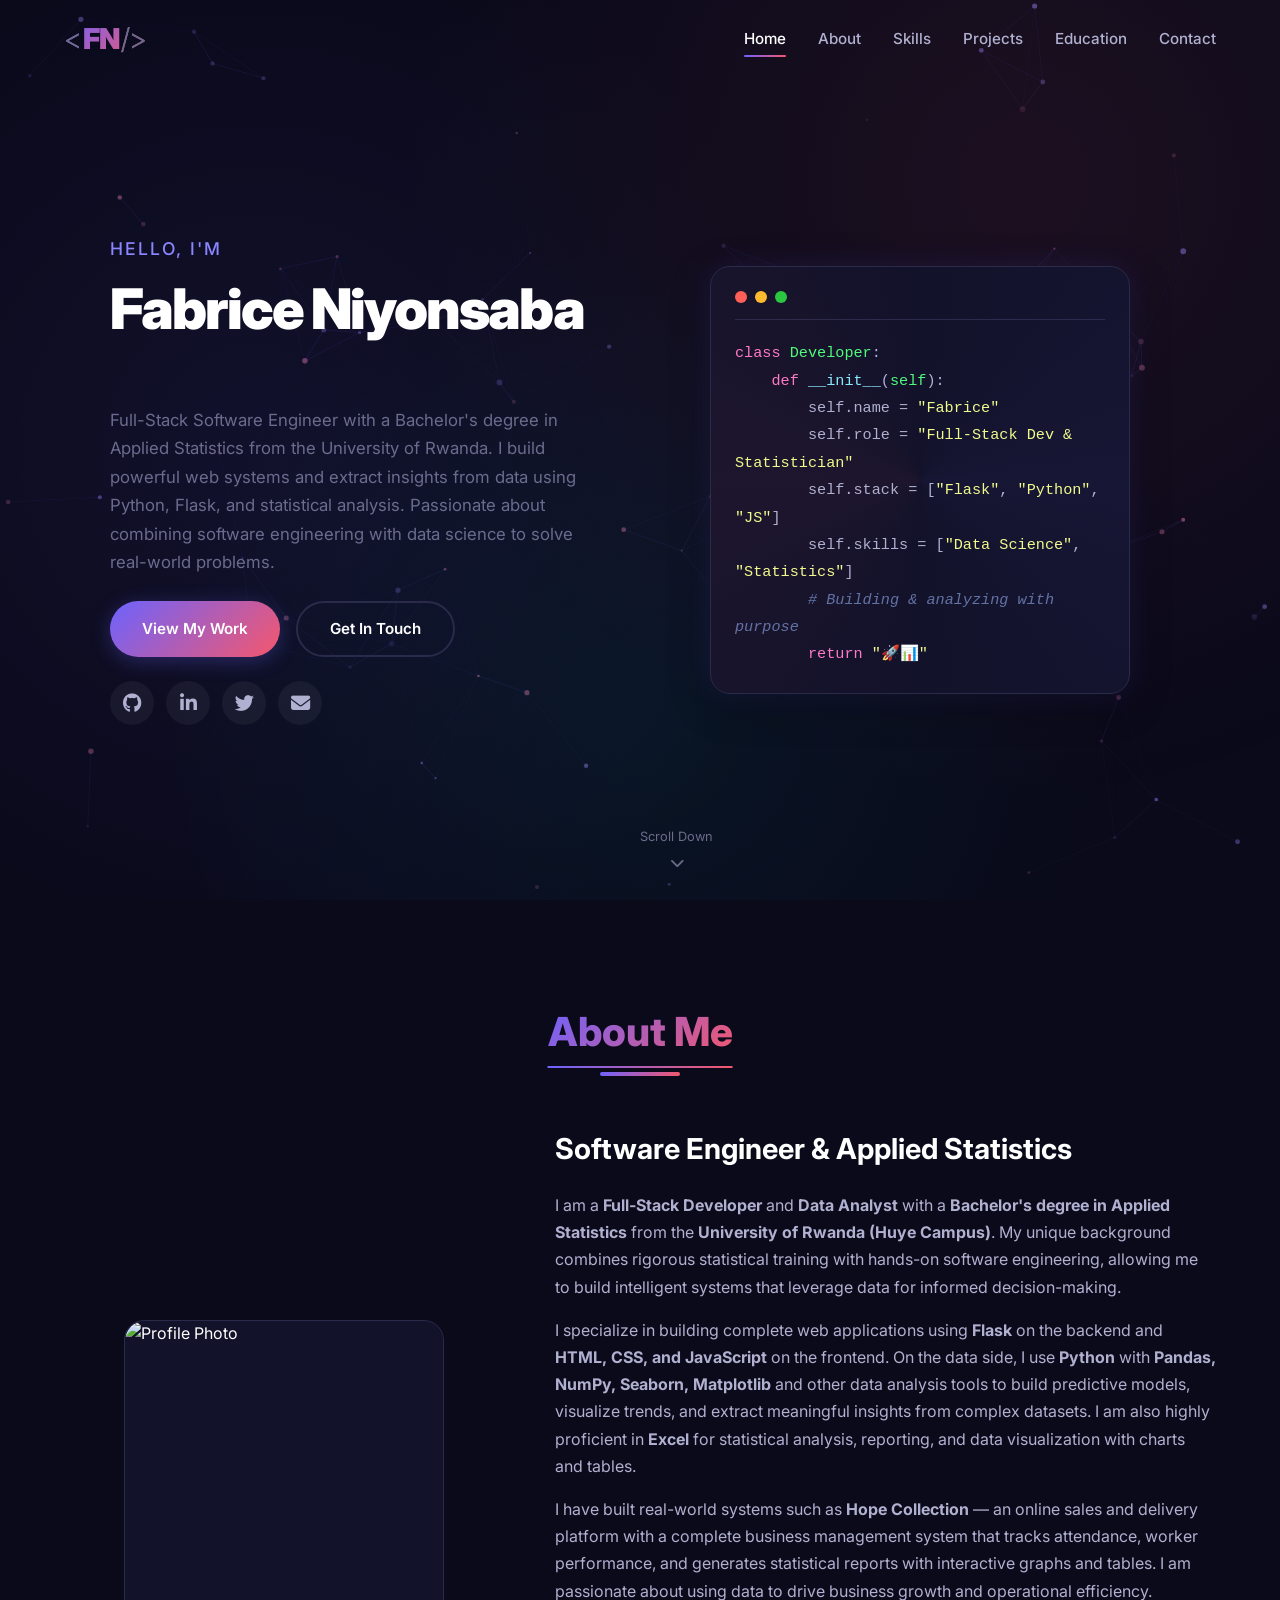
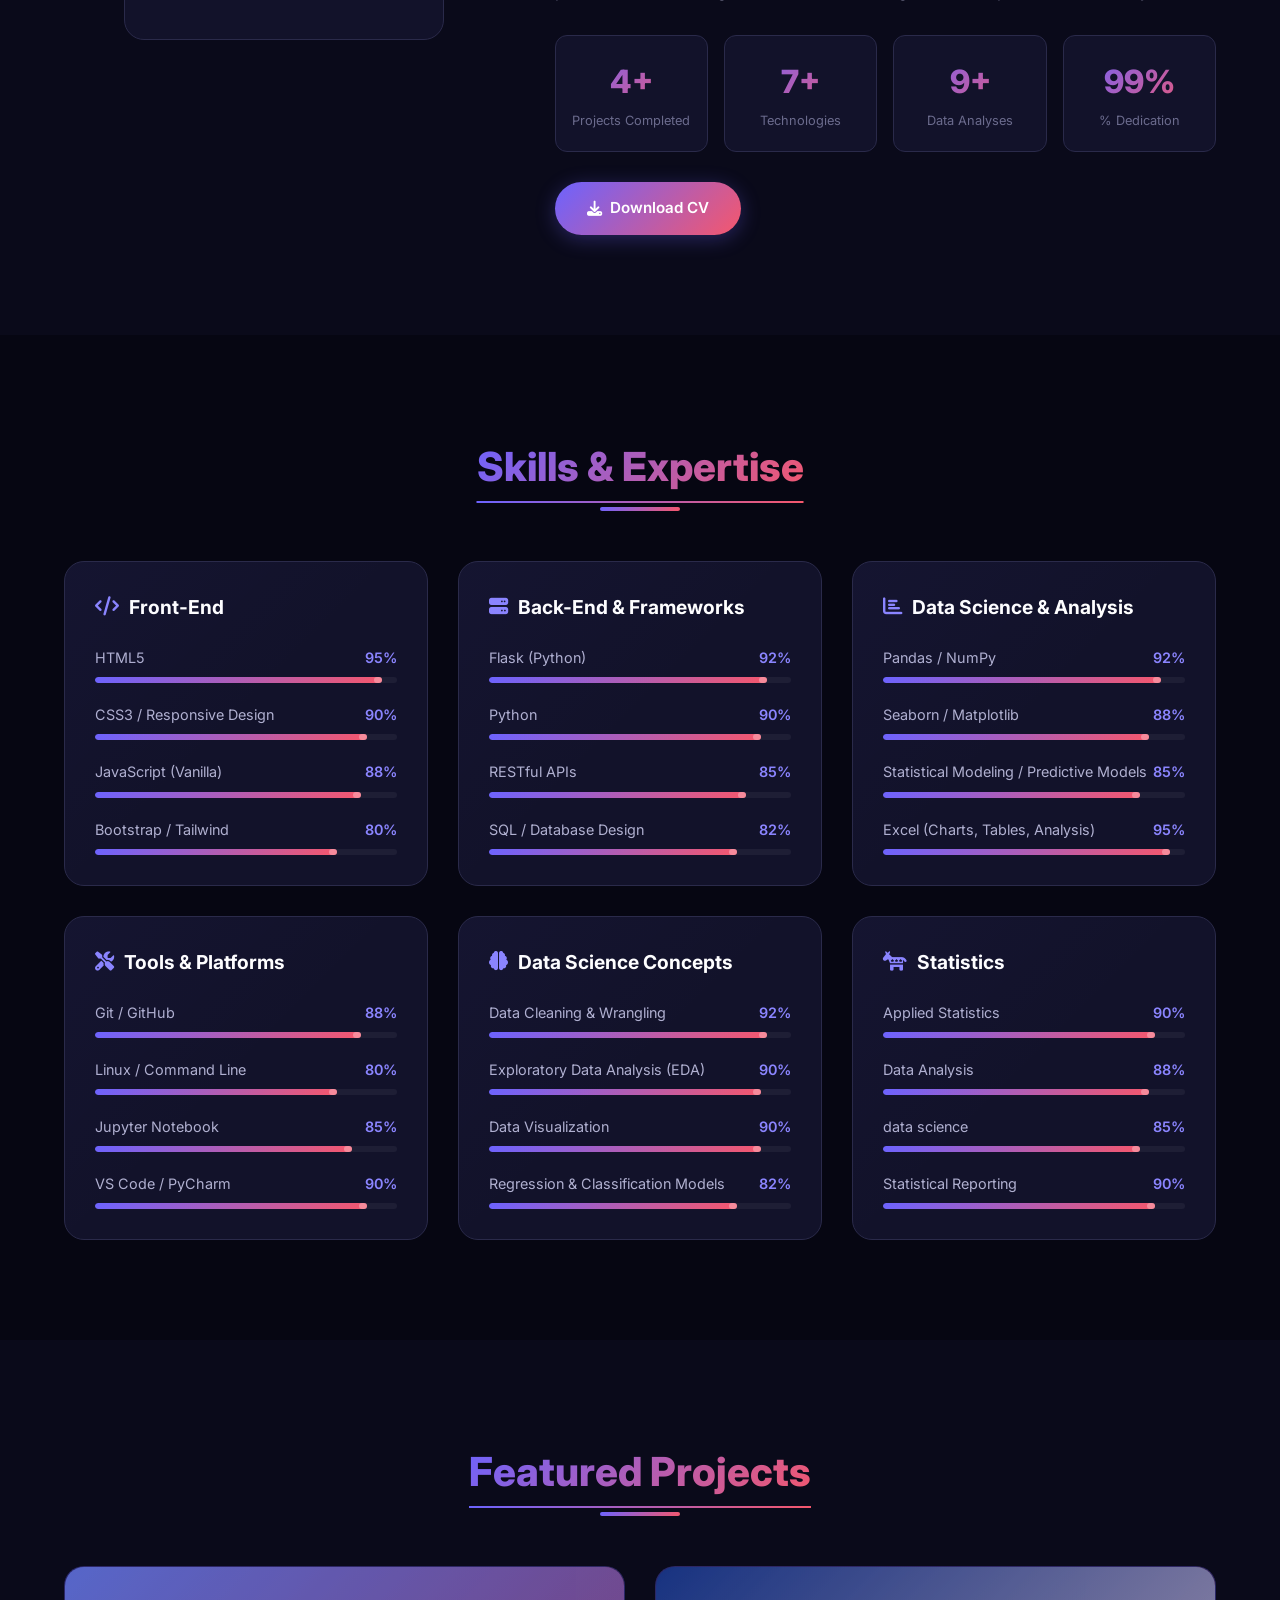
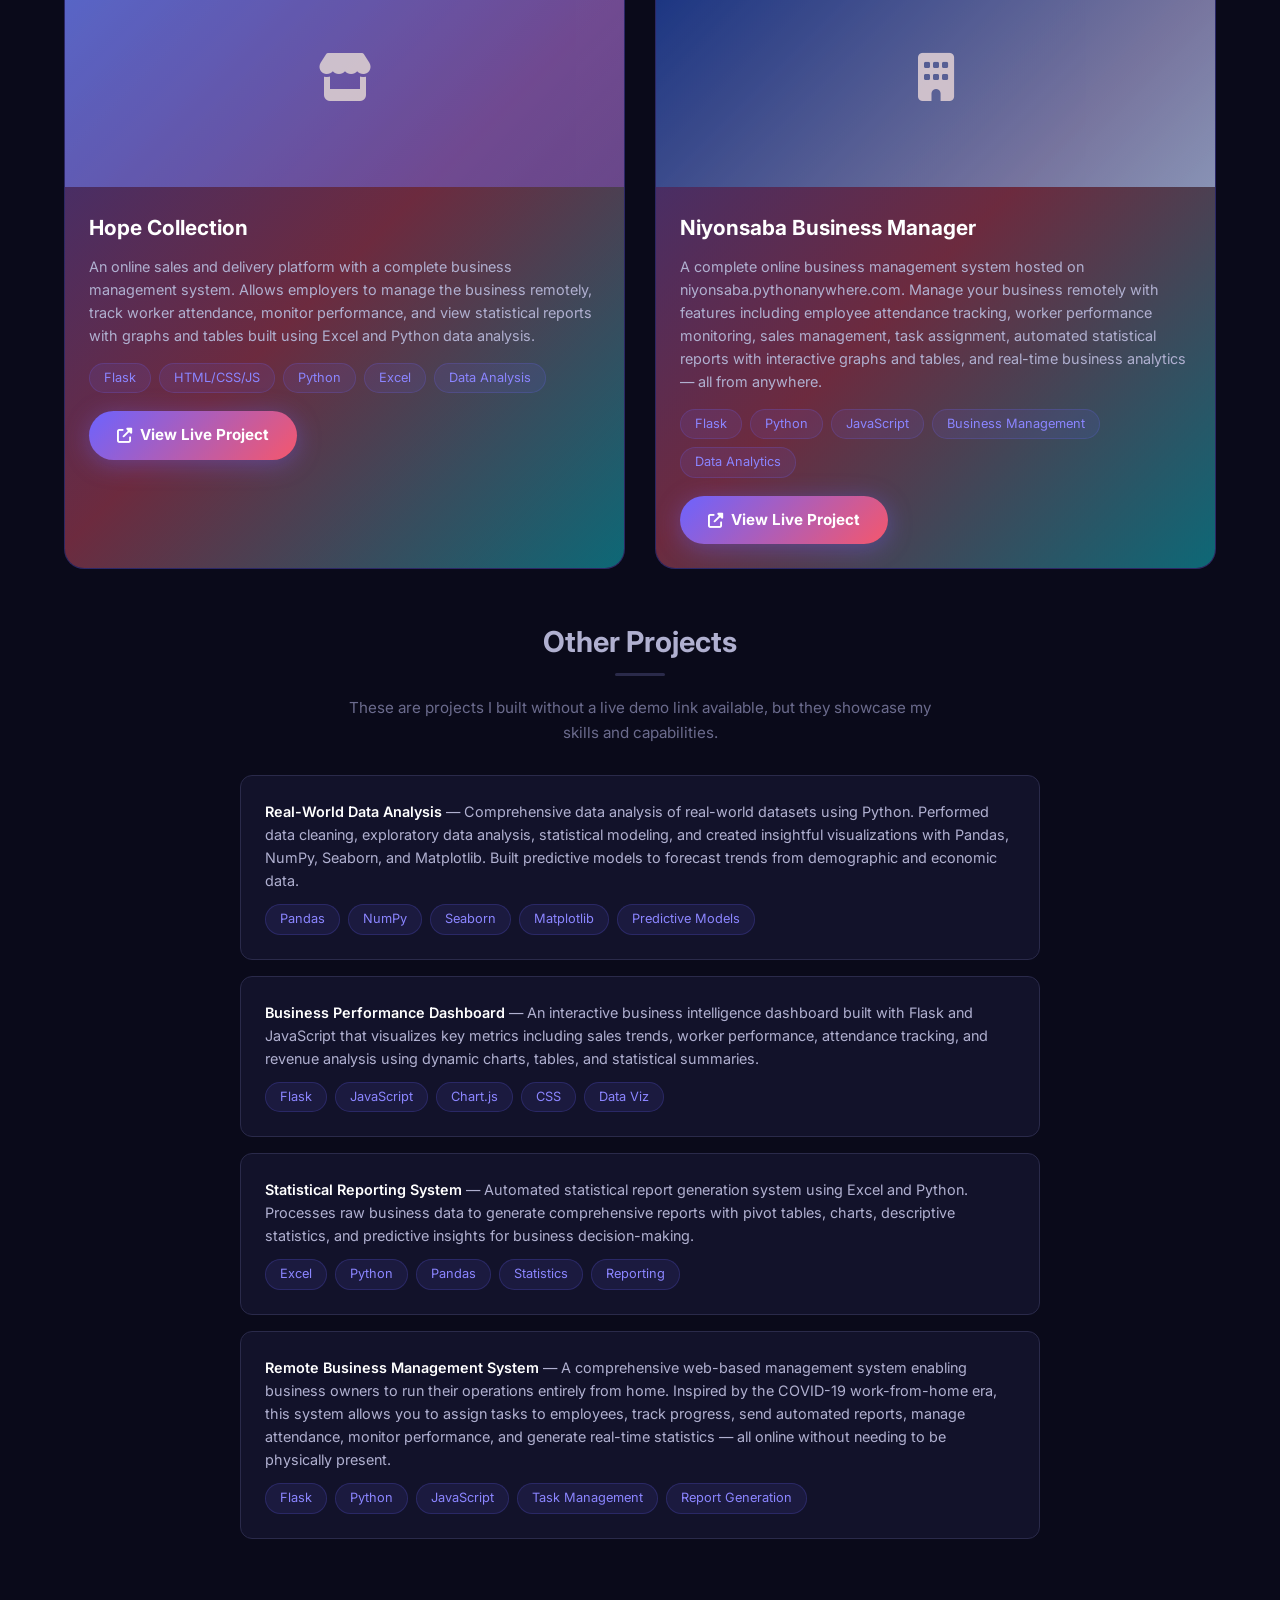
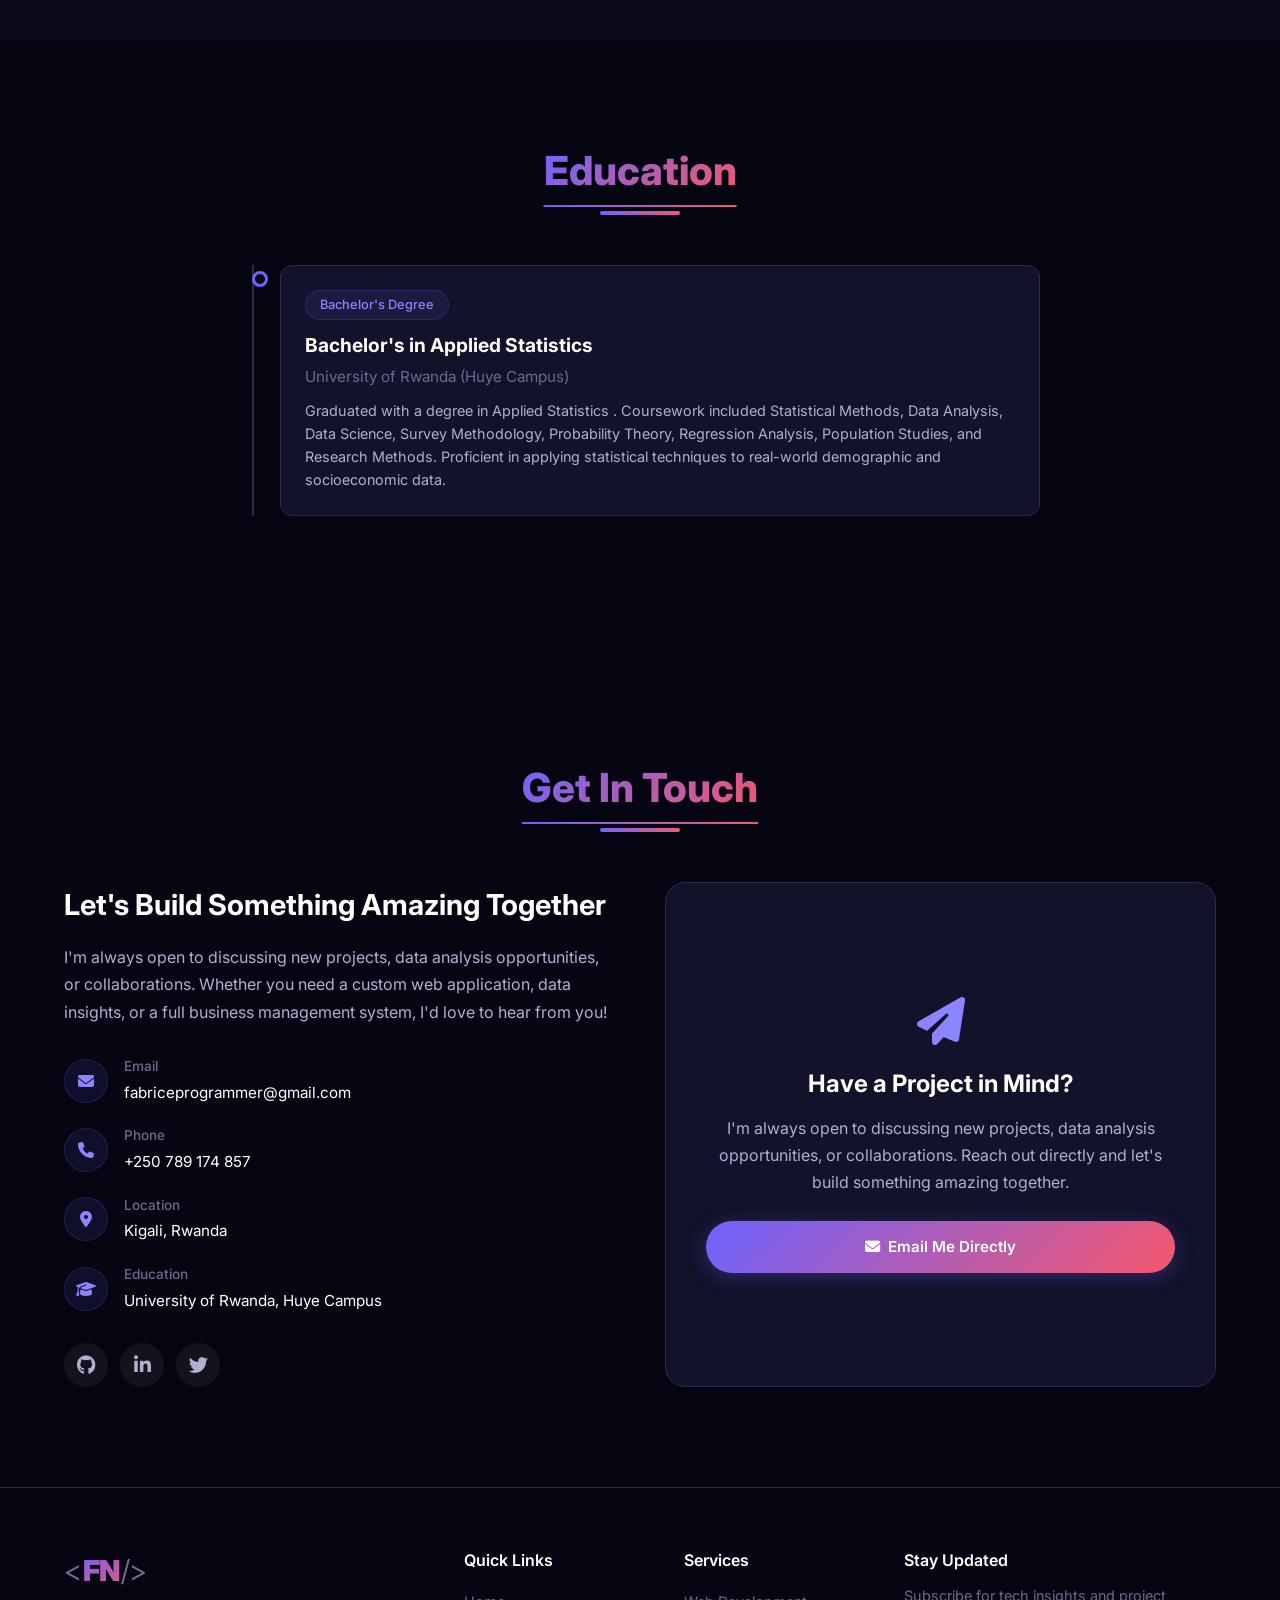
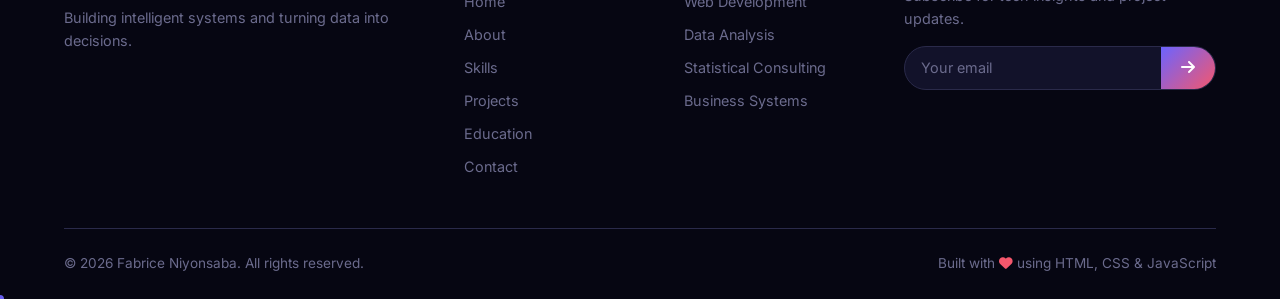
==== commit 3b9f27a3: "jyh" ====
--- a/index.html
+++ b/index.html
@@ -97,14 +97,7 @@
             <div class="about-content">
                 <div class="about-image">
                     <div class="about-image-frame" id="profileFrame">
-                        <img id="profileImage" class="about-profile-img" src="" alt="Profile Photo" style="display:none;">
-                        <div class="about-image-placeholder" id="profilePlaceholder">
-                            <i class="fas fa-user-graduate"></i>
-                        </div>
-                        <button class="edit-photo-btn" id="editPhotoBtn" title="Change Profile Photo">
-                            <i class="fas fa-camera"></i>
-                        </button>
-                        <input type="file" id="photoInput" accept="image/*" style="display:none;">
+                        <img id="profileImage" class="about-profile-img" src="https://ui-avatars.com/api/?name=Fabrice+Niyonsaba&background=6c63ff&color=fff&size=320" alt="Profile Photo">
                     </div>
                 </div>
                 <div class="about-text">
@@ -573,27 +566,14 @@
                     </div>
                 </div>
                 <div class="contact-form-wrapper">
-                    <form class="contact-form" id="contactForm">
-                        <div class="form-group">
-                            <i class="fas fa-user input-icon"></i>
-                            <input type="text" id="name" placeholder="Your Name" required>
-                        </div>
-                        <div class="form-group">
-                            <i class="fas fa-envelope input-icon"></i>
-                            <input type="email" id="email" placeholder="Your Email" required>
-                        </div>
-                        <div class="form-group">
-                            <i class="fas fa-tag input-icon"></i>
-                            <input type="text" id="subject" placeholder="Subject (optional)">
-                        </div>
-                        <div class="form-group">
-                            <i class="fas fa-comment input-icon" style="top: 20px; transform: none;"></i>
-                            <textarea id="message" placeholder="Your Message" required></textarea>
-                        </div>
-                        <button type="submit" class="btn btn-primary btn-block">
-                            <i class="fas fa-paper-plane"></i> Send Message
-                        </button>
-                    </form>
+                    <div class="contact-cta-card">
+                        <i class="fas fa-paper-plane" style="font-size: 3rem; color: var(--primary-light); margin-bottom: 20px;"></i>
+                        <h3 style="font-size: 1.5rem; margin-bottom: 12px;">Have a Project in Mind?</h3>
+                        <p style="color: var(--text-secondary); margin-bottom: 24px; line-height: 1.7;">I'm always open to discussing new projects, data analysis opportunities, or collaborations. Reach out directly and let's build something amazing together.</p>
+                        <a href="mailto:fabriceprogrammer@gmail.com" class="btn btn-primary btn-block">
+                            <i class="fas fa-envelope"></i> Email Me Directly
+                        </a>
+                    </div>
                 </div>
             </div>
         </div>
--- a/portifolio-main/static/css/styles.css
+++ b/portifolio-main/static/css/styles.css
@@ -1366,10 +1366,24 @@
     gap: 12px;
 }
 
-.contact-form {
+.contact-cta-card {
+    background: var(--bg-card);
+    border: 1px solid var(--border-color);
+    border-radius: var(--radius-lg);
+    padding: 40px;
+    text-align: center;
+    transition: var(--transition);
+    height: 100%;
     display: flex;
     flex-direction: column;
-    gap: 16px;
+    align-items: center;
+    justify-content: center;
+}
+
+.contact-cta-card:hover {
+    border-color: var(--primary);
+    box-shadow: var(--shadow-glow);
+    transform: translateY(-4px);
 }
 
 .form-group {
